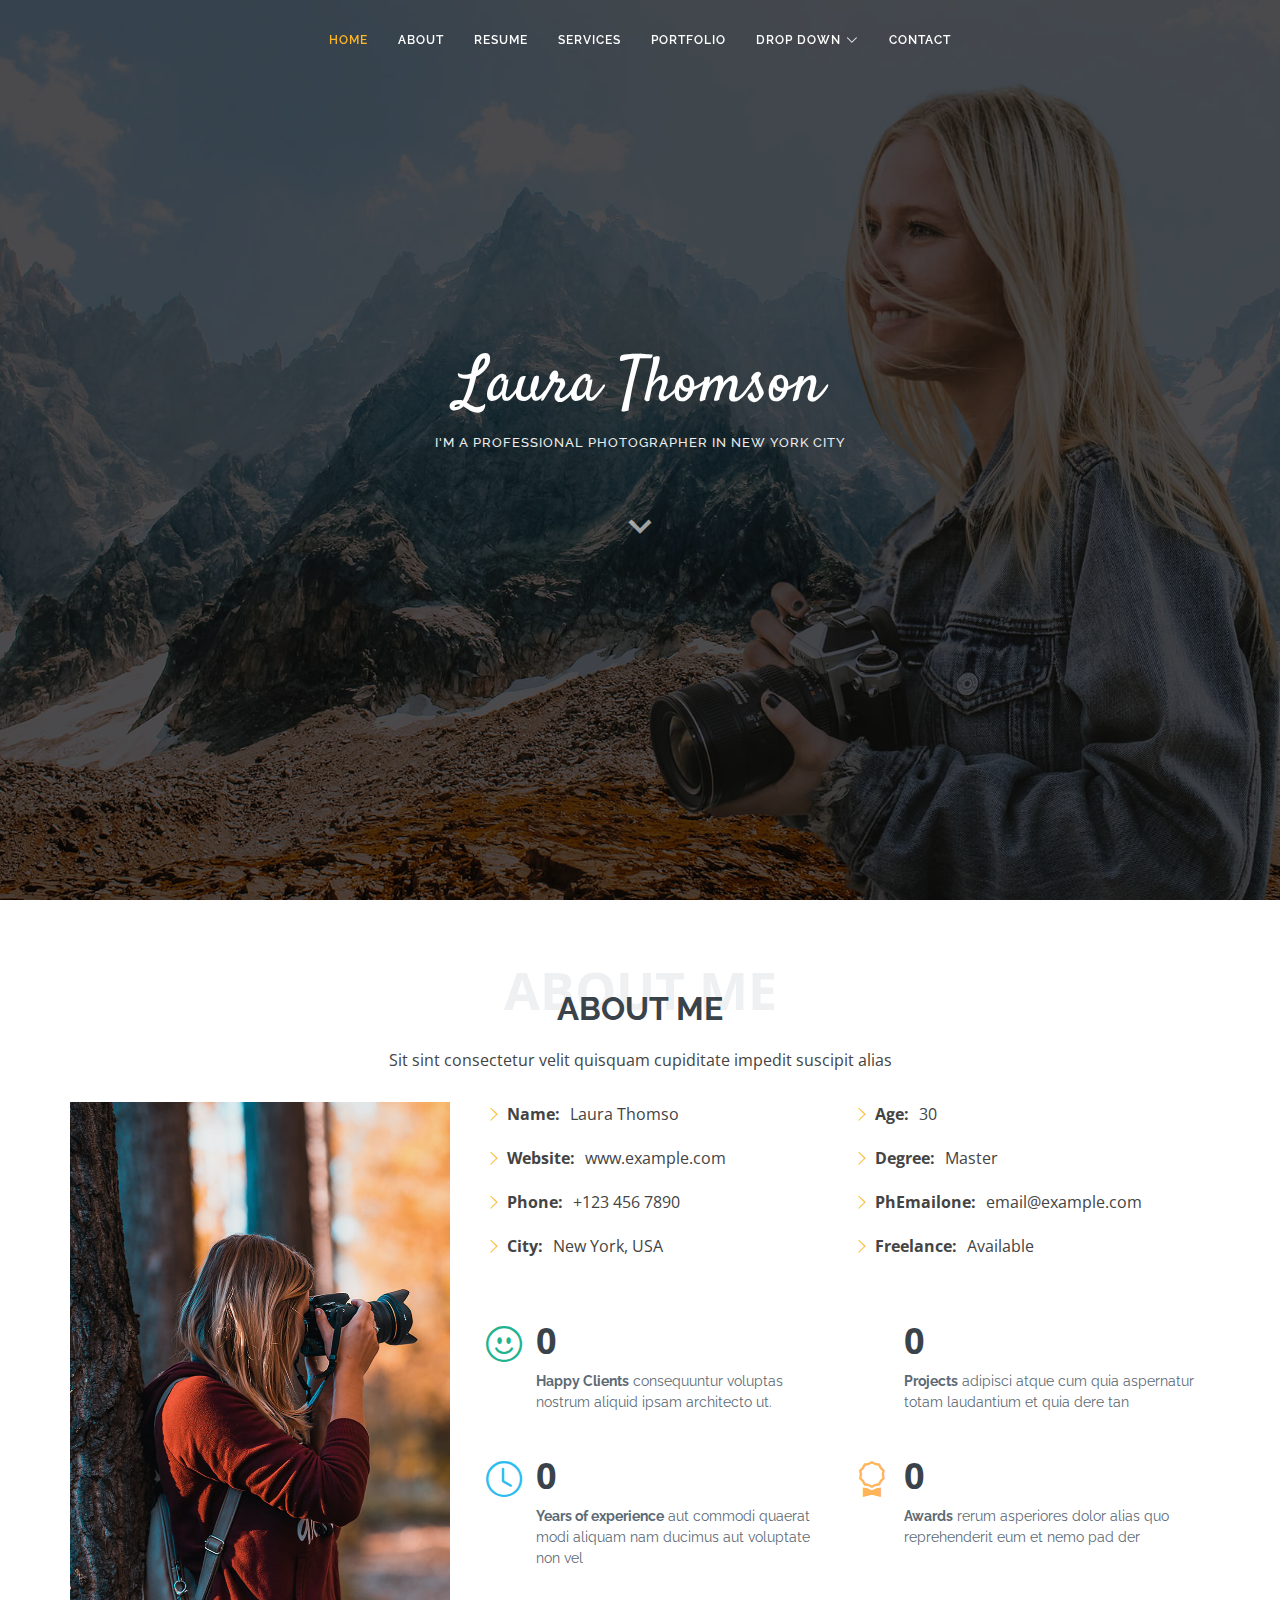
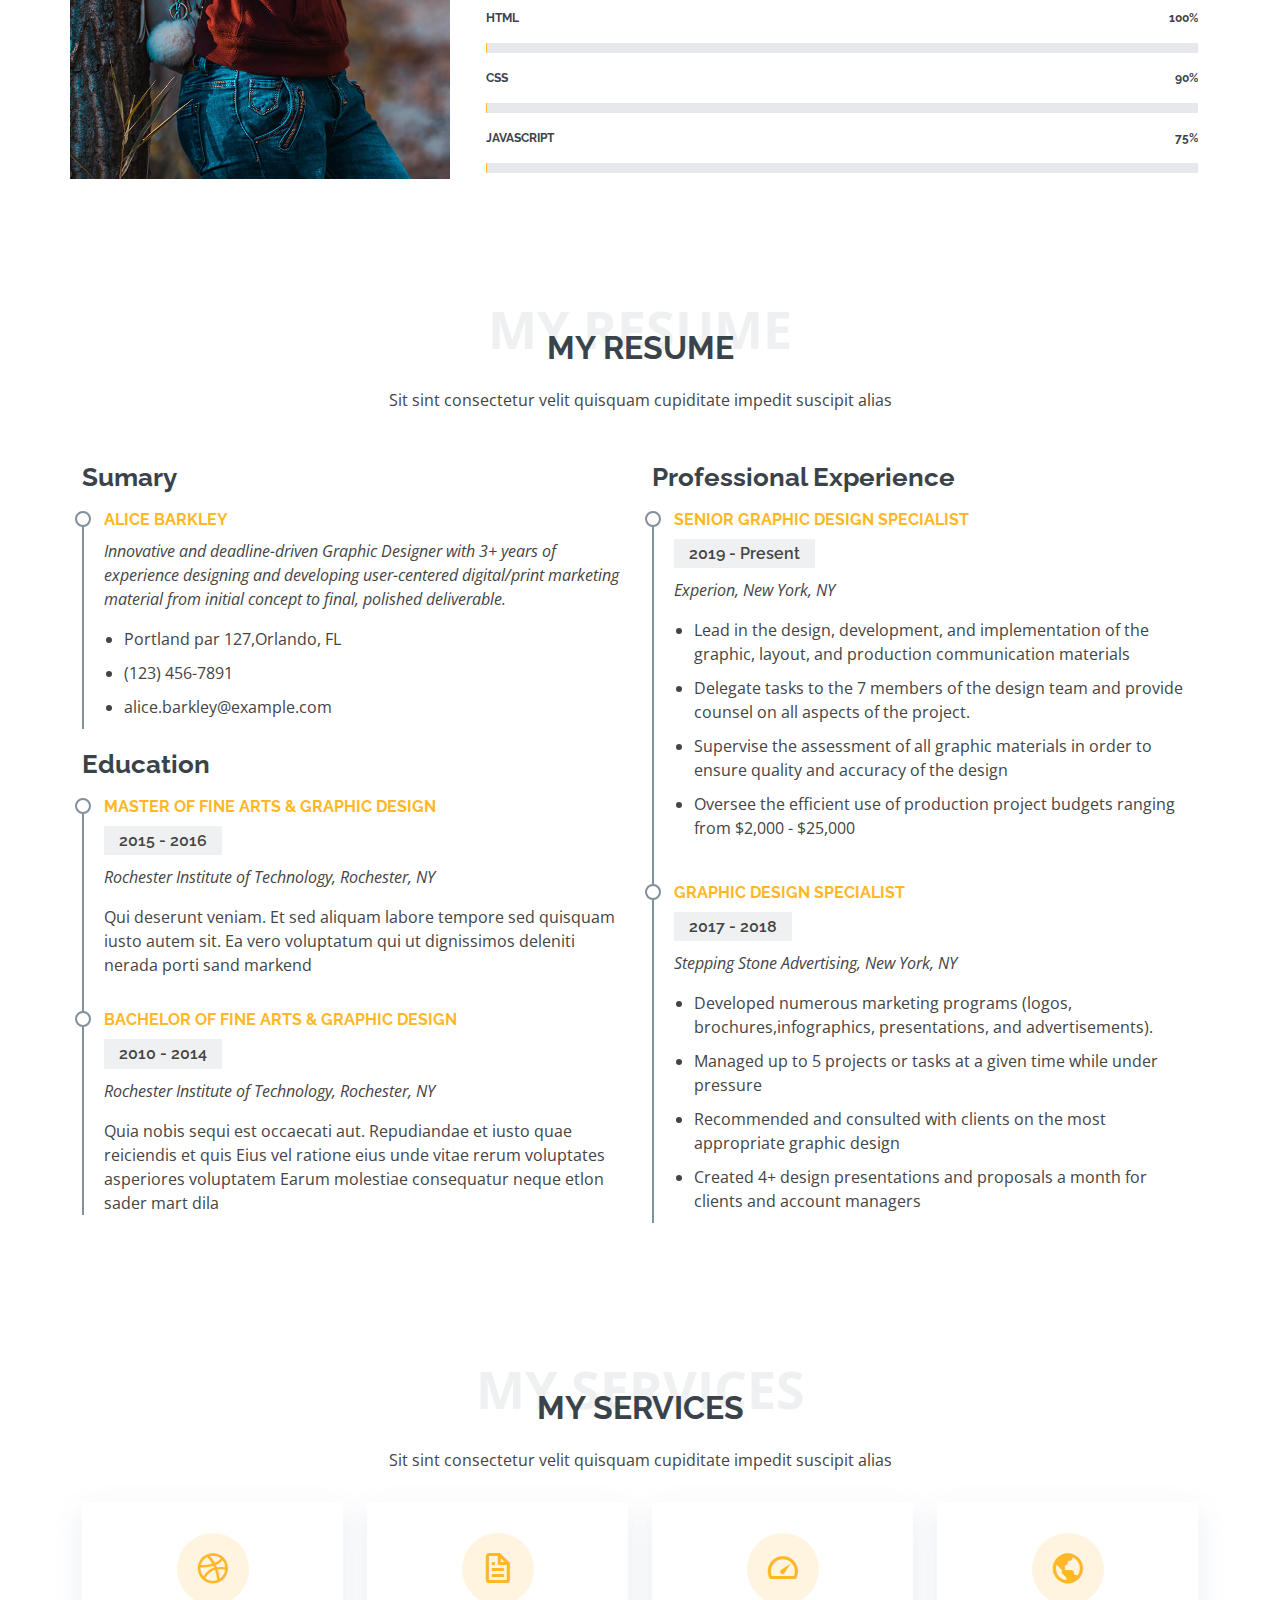
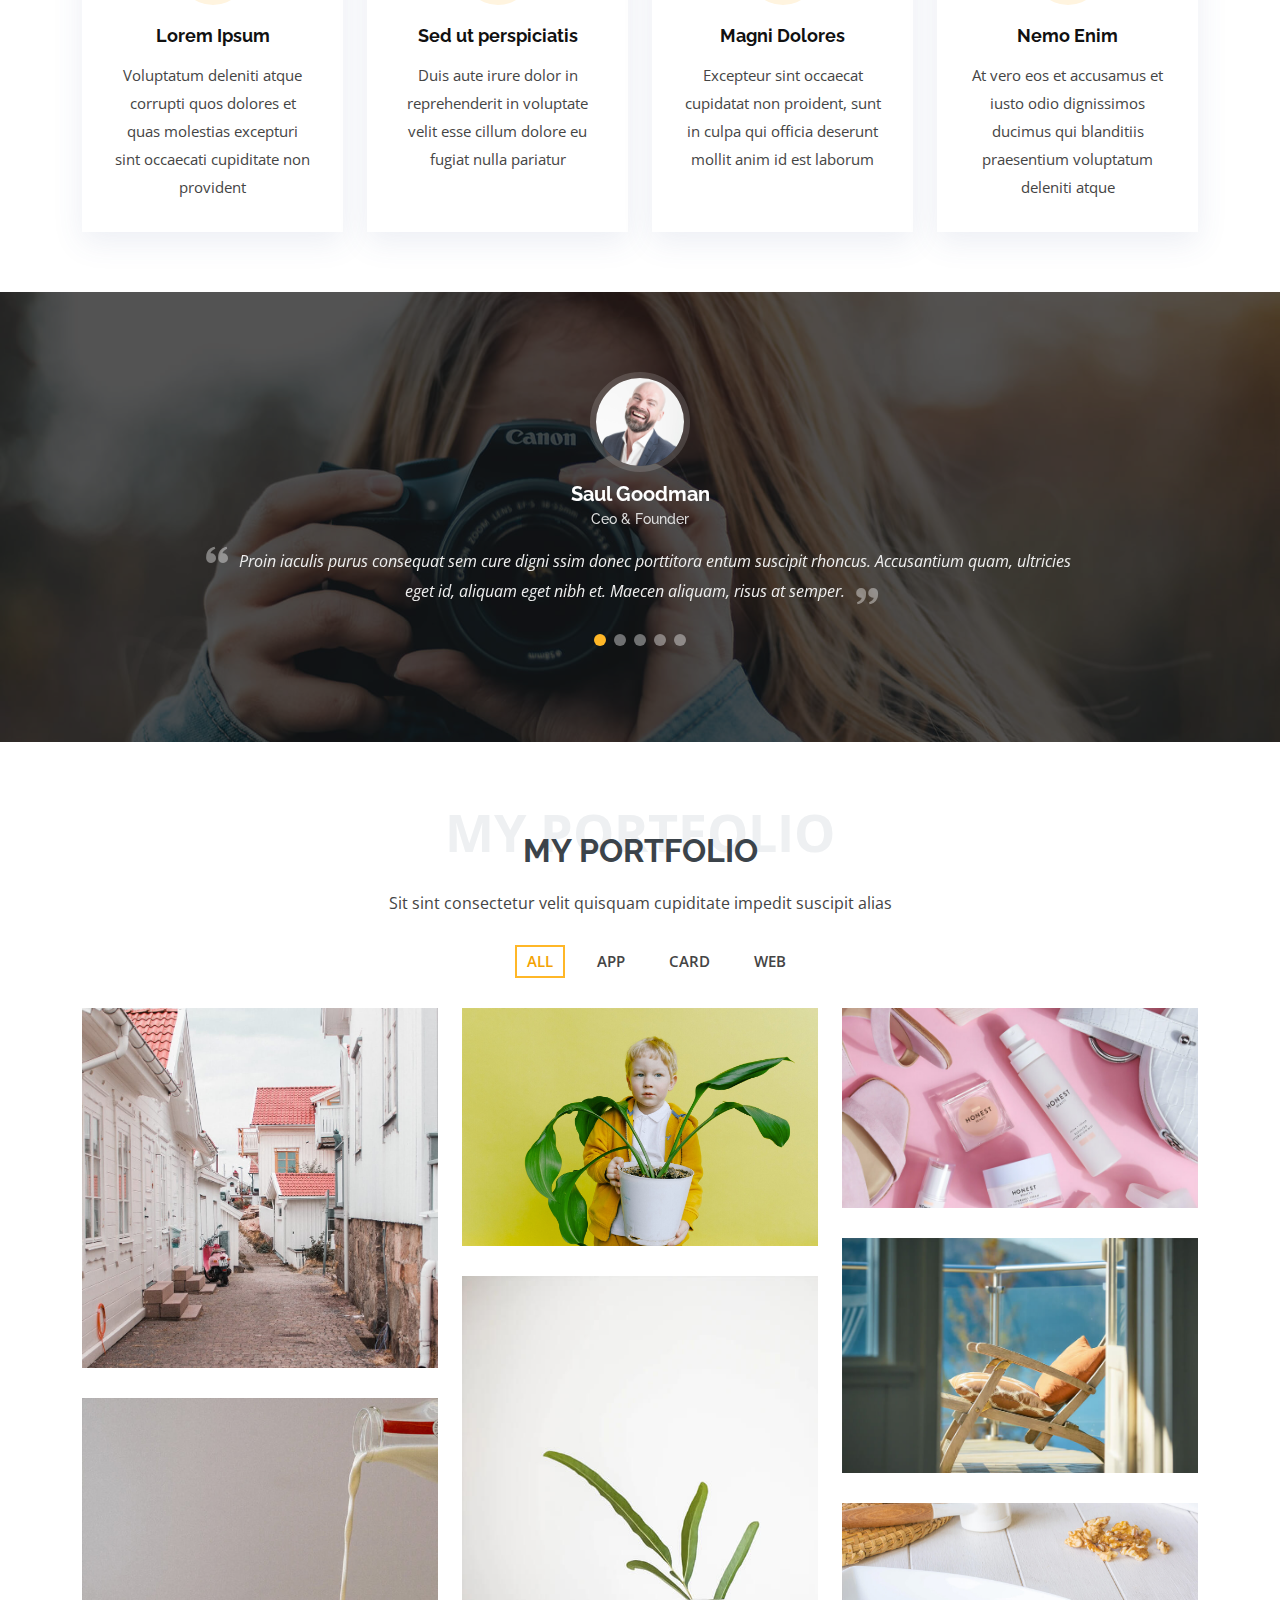
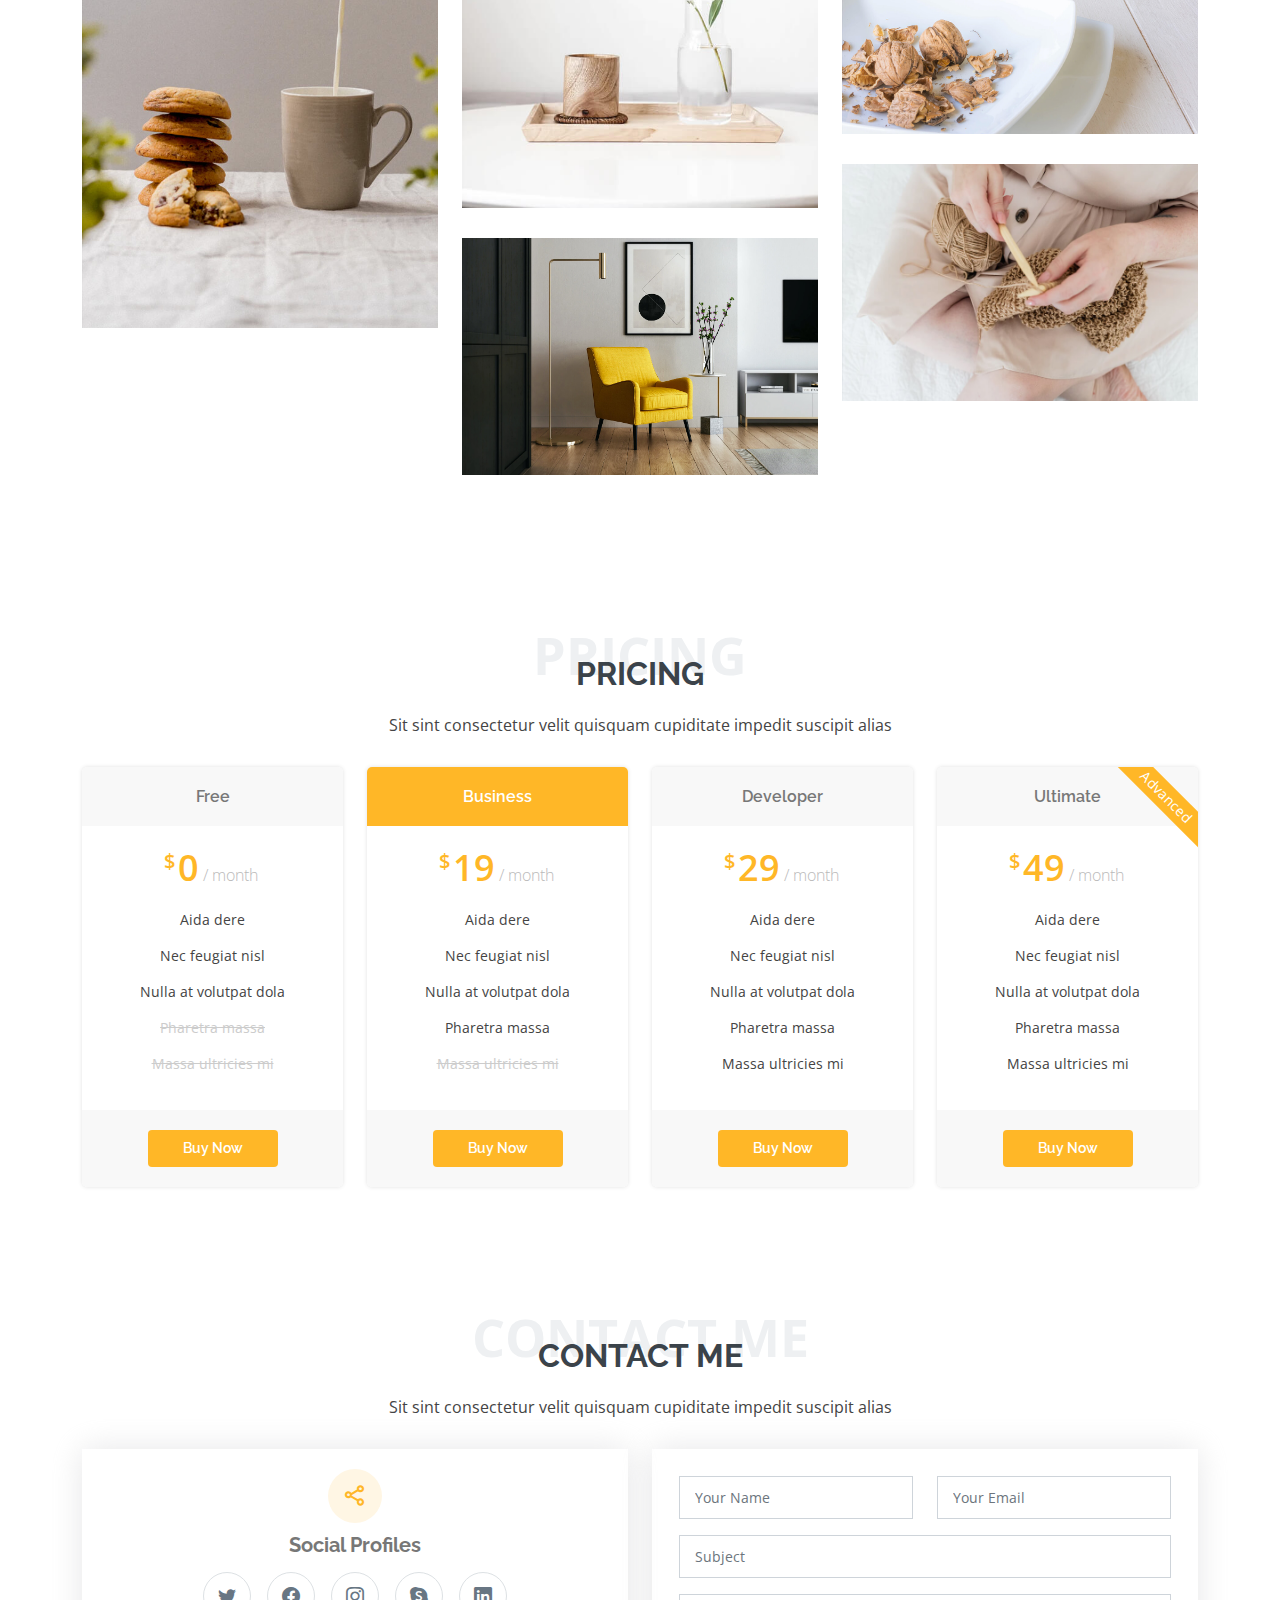
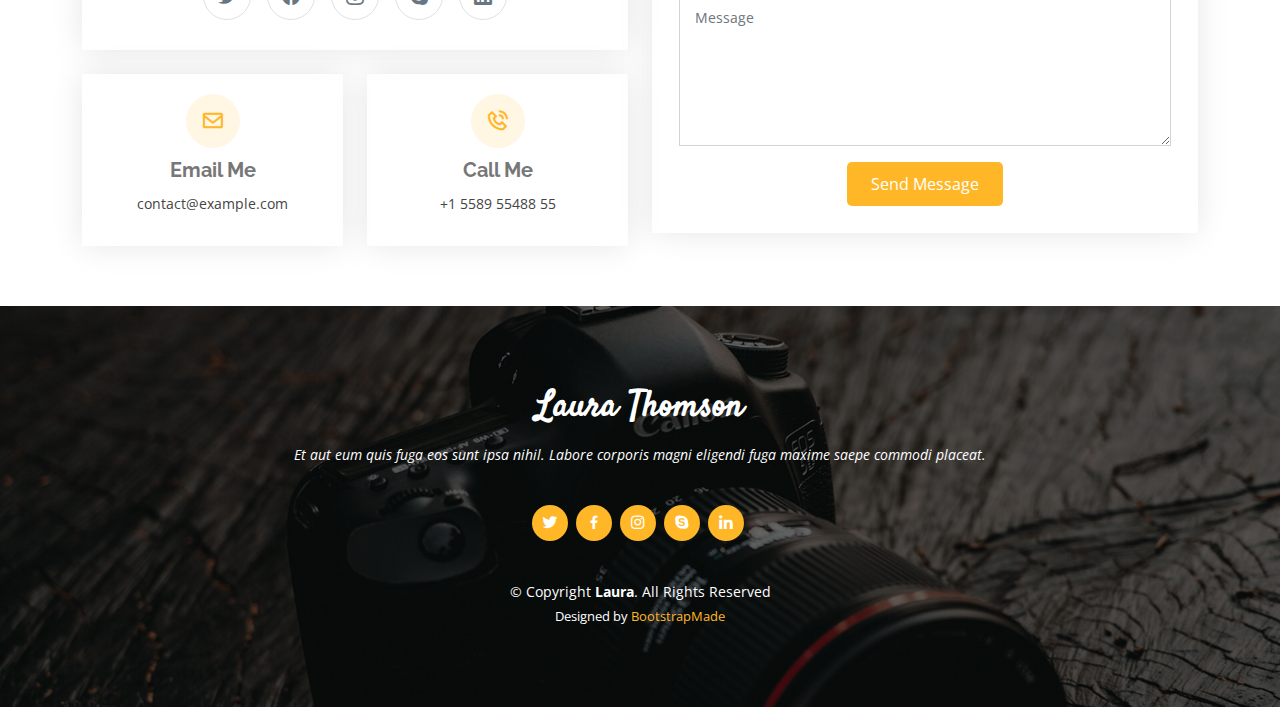
==== index.html @ 4081b40d "Initial commit" ====
<!DOCTYPE html>
<html lang="en">

<head>
  <meta charset="utf-8">
  <meta content="width=device-width, initial-scale=1.0" name="viewport">

  <title>Laura Bootstrap Template - Index</title>
  <meta content="" name="description">
  <meta content="" name="keywords">

  <!-- Favicons -->
  <link href="assets/img/favicon.png" rel="icon">
  <link href="assets/img/apple-touch-icon.png" rel="apple-touch-icon">

  <!-- Google Fonts -->
  <link href="https://fonts.googleapis.com/css?family=Open+Sans:300,300i,400,400i,600,600i,700,700i|Raleway:300,300i,400,400i,500,500i,600,600i,700,700i|Satisfy" rel="stylesheet">

  <!-- Vendor CSS Files -->
  <link href="assets/vendor/bootstrap/css/bootstrap.min.css" rel="stylesheet">
  <link href="assets/vendor/bootstrap-icons/bootstrap-icons.css" rel="stylesheet">
  <link href="assets/vendor/boxicons/css/boxicons.min.css" rel="stylesheet">
  <link href="assets/vendor/glightbox/css/glightbox.min.css" rel="stylesheet">
  <link href="assets/vendor/swiper/swiper-bundle.min.css" rel="stylesheet">

  <!-- Template Main CSS File -->
  <link href="assets/css/style.css" rel="stylesheet">

  <!-- =======================================================
  * Template Name: Laura - v4.7.0
  * Template URL: https://bootstrapmade.com/laura-free-creative-bootstrap-theme/
  * Author: BootstrapMade.com
  * License: https://bootstrapmade.com/license/
  ======================================================== -->
</head>

<body>

  <!-- ======= Header ======= -->
  <header id="header" class="fixed-top d-flex justify-content-center align-items-center header-transparent">

    <nav id="navbar" class="navbar">
      <ul>
        <li><a class="nav-link scrollto active" href="#hero">Home</a></li>
        <li><a class="nav-link scrollto" href="#about">About</a></li>
        <li><a class="nav-link scrollto" href="#resume">Resume</a></li>
        <li><a class="nav-link scrollto" href="#services">Services</a></li>
        <li><a class="nav-link scrollto " href="#portfolio">Portfolio</a></li>
        <li class="dropdown"><a href="#"><span>Drop Down</span> <i class="bi bi-chevron-down"></i></a>
          <ul>
            <li><a href="#">Drop Down 1</a></li>
            <li class="dropdown"><a href="#"><span>Deep Drop Down</span> <i class="bi bi-chevron-right"></i></a>
              <ul>
                <li><a href="#">Deep Drop Down 1</a></li>
                <li><a href="#">Deep Drop Down 2</a></li>
                <li><a href="#">Deep Drop Down 3</a></li>
                <li><a href="#">Deep Drop Down 4</a></li>
                <li><a href="#">Deep Drop Down 5</a></li>
              </ul>
            </li>
            <li><a href="#">Drop Down 2</a></li>
            <li><a href="#">Drop Down 3</a></li>
            <li><a href="#">Drop Down 4</a></li>
          </ul>
        </li>
        <li><a class="nav-link scrollto" href="#contact">Contact</a></li>
      </ul>
      <i class="bi bi-list mobile-nav-toggle"></i>
    </nav><!-- .navbar -->

  </header><!-- End Header -->

  <!-- ======= Hero Section ======= -->
  <section id="hero">
    <div class="hero-container">
      <h1>Laura Thomson</h1>
      <h2>I'm a Professional Photographer In New York City</h2>
      <a href="#about" class="btn-scroll scrollto" title="Scroll Down"><i class="bx bx-chevron-down"></i></a>
    </div>
  </section><!-- End Hero -->

  <main id="main">

    <!-- ======= About Me Section ======= -->
    <section id="about" class="about">
      <div class="container">

        <div class="section-title">
          <span>About Me</span>
          <h2>About Me</h2>
          <p>Sit sint consectetur velit quisquam cupiditate impedit suscipit alias</p>
        </div>

        <div class="row">
          <div class="image col-lg-4 d-flex align-items-stretch justify-content-center justify-content-lg-start"></div>
          <div class="col-lg-8 d-flex flex-column align-items-stretch">
            <div class="content ps-lg-4 d-flex flex-column justify-content-center">
              <div class="row">
                <div class="col-lg-6">
                  <ul>
                    <li><i class="bi bi-chevron-right"></i> <strong>Name:</strong> <span>Laura Thomso</span></li>
                    <li><i class="bi bi-chevron-right"></i> <strong>Website:</strong> <span>www.example.com</span></li>
                    <li><i class="bi bi-chevron-right"></i> <strong>Phone:</strong> <span>+123 456 7890</span></li>
                    <li><i class="bi bi-chevron-right"></i> <strong>City:</strong> <span>New York, USA</span></li>
                  </ul>
                </div>
                <div class="col-lg-6">
                  <ul>
                    <li><i class="bi bi-chevron-right"></i> <strong>Age:</strong> <span>30</span></li>
                    <li><i class="bi bi-chevron-right"></i> <strong>Degree:</strong> <span>Master</span></li>
                    <li><i class="bi bi-chevron-right"></i> <strong>PhEmailone:</strong> <span>email@example.com</span></li>
                    <li><i class="bi bi-chevron-right"></i> <strong>Freelance:</strong> <span>Available</span></li>
                  </ul>
                </div>
              </div>
              <div class="row mt-n4">
                <div class="col-md-6 mt-5 d-md-flex align-items-md-stretch">
                  <div class="count-box">
                    <i class="bi bi-emoji-smile" style="color: #20b38e;"></i>
                    <span data-purecounter-start="0" data-purecounter-end="232" data-purecounter-duration="1" class="purecounter"></span>
                    <p><strong>Happy Clients</strong> consequuntur voluptas nostrum aliquid ipsam architecto ut.</p>
                  </div>
                </div>

                <div class="col-md-6 mt-5 d-md-flex align-items-md-stretch">
                  <div class="count-box">
                    <i class="bi bi-journal-richtextr" style="color: #8a1ac2;"></i>
                    <span data-purecounter-start="0" data-purecounter-end="521" data-purecounter-duration="1" class="purecounter"></span>
                    <p><strong>Projects</strong> adipisci atque cum quia aspernatur totam laudantium et quia dere tan</p>
                  </div>
                </div>

                <div class="col-md-6 mt-5 d-md-flex align-items-md-stretch">
                  <div class="count-box">
                    <i class="bi bi-clock" style="color: #2cbdee;"></i>
                    <span data-purecounter-start="0" data-purecounter-end="18" data-purecounter-duration="1" class="purecounter"></span>
                    <p><strong>Years of experience</strong> aut commodi quaerat modi aliquam nam ducimus aut voluptate non vel</p>
                  </div>
                </div>

                <div class="col-md-6 mt-5 d-md-flex align-items-md-stretch">
                  <div class="count-box">
                    <i class="bi bi-award" style="color: #ffb459;"></i>
                    <span data-purecounter-start="0" data-purecounter-end="16" data-purecounter-duration="1" class="purecounter"></span>
                    <p><strong>Awards</strong> rerum asperiores dolor alias quo reprehenderit eum et nemo pad der</p>
                  </div>
                </div>
              </div>
            </div><!-- End .content-->

            <div class="skills-content ps-lg-4">
              <div class="progress">
                <span class="skill">HTML <i class="val">100%</i></span>
                <div class="progress-bar-wrap">
                  <div class="progress-bar" role="progressbar" aria-valuenow="100" aria-valuemin="0" aria-valuemax="100"></div>
                </div>
              </div>

              <div class="progress">
                <span class="skill">CSS <i class="val">90%</i></span>
                <div class="progress-bar-wrap">
                  <div class="progress-bar" role="progressbar" aria-valuenow="90" aria-valuemin="0" aria-valuemax="100"></div>
                </div>
              </div>

              <div class="progress">
                <span class="skill">JavaScript <i class="val">75%</i></span>
                <div class="progress-bar-wrap">
                  <div class="progress-bar" role="progressbar" aria-valuenow="75" aria-valuemin="0" aria-valuemax="100"></div>
                </div>
              </div>
            </div>

          </div>
        </div>

      </div>
    </section><!-- End About Me Section -->

    <!-- ======= My Resume Section ======= -->
    <section id="resume" class="resume">
      <div class="container">

        <div class="section-title">
          <span>My Resume</span>
          <h2>My Resume</h2>
          <p>Sit sint consectetur velit quisquam cupiditate impedit suscipit alias</p>
        </div>

        <div class="row">
          <div class="col-lg-6">
            <h3 class="resume-title">Sumary</h3>
            <div class="resume-item pb-0">
              <h4>Alice Barkley</h4>
              <p><em>Innovative and deadline-driven Graphic Designer with 3+ years of experience designing and developing user-centered digital/print marketing material from initial concept to final, polished deliverable.</em></p>
              <p>
              <ul>
                <li>Portland par 127,Orlando, FL</li>
                <li>(123) 456-7891</li>
                <li>alice.barkley@example.com</li>
              </ul>
              </p>
            </div>

            <h3 class="resume-title">Education</h3>
            <div class="resume-item">
              <h4>Master of Fine Arts &amp; Graphic Design</h4>
              <h5>2015 - 2016</h5>
              <p><em>Rochester Institute of Technology, Rochester, NY</em></p>
              <p>Qui deserunt veniam. Et sed aliquam labore tempore sed quisquam iusto autem sit. Ea vero voluptatum qui ut dignissimos deleniti nerada porti sand markend</p>
            </div>
            <div class="resume-item">
              <h4>Bachelor of Fine Arts &amp; Graphic Design</h4>
              <h5>2010 - 2014</h5>
              <p><em>Rochester Institute of Technology, Rochester, NY</em></p>
              <p>Quia nobis sequi est occaecati aut. Repudiandae et iusto quae reiciendis et quis Eius vel ratione eius unde vitae rerum voluptates asperiores voluptatem Earum molestiae consequatur neque etlon sader mart dila</p>
            </div>
          </div>
          <div class="col-lg-6">
            <h3 class="resume-title">Professional Experience</h3>
            <div class="resume-item">
              <h4>Senior graphic design specialist</h4>
              <h5>2019 - Present</h5>
              <p><em>Experion, New York, NY </em></p>
              <p>
              <ul>
                <li>Lead in the design, development, and implementation of the graphic, layout, and production communication materials</li>
                <li>Delegate tasks to the 7 members of the design team and provide counsel on all aspects of the project. </li>
                <li>Supervise the assessment of all graphic materials in order to ensure quality and accuracy of the design</li>
                <li>Oversee the efficient use of production project budgets ranging from $2,000 - $25,000</li>
              </ul>
              </p>
            </div>
            <div class="resume-item">
              <h4>Graphic design specialist</h4>
              <h5>2017 - 2018</h5>
              <p><em>Stepping Stone Advertising, New York, NY</em></p>
              <p>
              <ul>
                <li>Developed numerous marketing programs (logos, brochures,infographics, presentations, and advertisements).</li>
                <li>Managed up to 5 projects or tasks at a given time while under pressure</li>
                <li>Recommended and consulted with clients on the most appropriate graphic design</li>
                <li>Created 4+ design presentations and proposals a month for clients and account managers</li>
              </ul>
              </p>
            </div>
          </div>
        </div>

      </div>
    </section><!-- End My Resume Section -->

    <!-- ======= My Services Section ======= -->
    <section id="services" class="services">
      <div class="container">

        <div class="section-title">
          <span>My Services</span>
          <h2>My Services</h2>
          <p>Sit sint consectetur velit quisquam cupiditate impedit suscipit alias</p>
        </div>

        <div class="row">
          <div class="col-md-6 col-lg-3 d-flex align-items-stretch mb-5 mb-lg-0">
            <div class="icon-box">
              <div class="icon"><i class="bx bxl-dribbble"></i></div>
              <h4 class="title"><a href="">Lorem Ipsum</a></h4>
              <p class="description">Voluptatum deleniti atque corrupti quos dolores et quas molestias excepturi sint occaecati cupiditate non provident</p>
            </div>
          </div>

          <div class="col-md-6 col-lg-3 d-flex align-items-stretch mb-5 mb-lg-0">
            <div class="icon-box">
              <div class="icon"><i class="bx bx-file"></i></div>
              <h4 class="title"><a href="">Sed ut perspiciatis</a></h4>
              <p class="description">Duis aute irure dolor in reprehenderit in voluptate velit esse cillum dolore eu fugiat nulla pariatur</p>
            </div>
          </div>

          <div class="col-md-6 col-lg-3 d-flex align-items-stretch mb-5 mb-lg-0">
            <div class="icon-box">
              <div class="icon"><i class="bx bx-tachometer"></i></div>
              <h4 class="title"><a href="">Magni Dolores</a></h4>
              <p class="description">Excepteur sint occaecat cupidatat non proident, sunt in culpa qui officia deserunt mollit anim id est laborum</p>
            </div>
          </div>

          <div class="col-md-6 col-lg-3 d-flex align-items-stretch mb-5 mb-lg-0">
            <div class="icon-box">
              <div class="icon"><i class="bx bx-world"></i></div>
              <h4 class="title"><a href="">Nemo Enim</a></h4>
              <p class="description">At vero eos et accusamus et iusto odio dignissimos ducimus qui blanditiis praesentium voluptatum deleniti atque</p>
            </div>
          </div>

        </div>

      </div>
    </section><!-- End My Services Section -->

    <!-- ======= Testimonials Section ======= -->
    <section id="testimonials" class="testimonials">
      <div class="container position-relative">

        <div class="testimonials-slider swiper" data-aos="fade-up" data-aos-delay="100">
          <div class="swiper-wrapper">

            <div class="swiper-slide">
              <div class="testimonial-item">
                <img src="assets/img/testimonials/testimonials-1.jpg" class="testimonial-img" alt="">
                <h3>Saul Goodman</h3>
                <h4>Ceo &amp; Founder</h4>
                <p>
                  <i class="bx bxs-quote-alt-left quote-icon-left"></i>
                  Proin iaculis purus consequat sem cure digni ssim donec porttitora entum suscipit rhoncus. Accusantium quam, ultricies eget id, aliquam eget nibh et. Maecen aliquam, risus at semper.
                  <i class="bx bxs-quote-alt-right quote-icon-right"></i>
                </p>
              </div>
            </div><!-- End testimonial item -->

            <div class="swiper-slide">
              <div class="testimonial-item">
                <img src="assets/img/testimonials/testimonials-2.jpg" class="testimonial-img" alt="">
                <h3>Sara Wilsson</h3>
                <h4>Designer</h4>
                <p>
                  <i class="bx bxs-quote-alt-left quote-icon-left"></i>
                  Export tempor illum tamen malis malis eram quae irure esse labore quem cillum quid cillum eram malis quorum velit fore eram velit sunt aliqua noster fugiat irure amet legam anim culpa.
                  <i class="bx bxs-quote-alt-right quote-icon-right"></i>
                </p>
              </div>
            </div><!-- End testimonial item -->

            <div class="swiper-slide">
              <div class="testimonial-item">
                <img src="assets/img/testimonials/testimonials-3.jpg" class="testimonial-img" alt="">
                <h3>Jena Karlis</h3>
                <h4>Store Owner</h4>
                <p>
                  <i class="bx bxs-quote-alt-left quote-icon-left"></i>
                  Enim nisi quem export duis labore cillum quae magna enim sint quorum nulla quem veniam duis minim tempor labore quem eram duis noster aute amet eram fore quis sint minim.
                  <i class="bx bxs-quote-alt-right quote-icon-right"></i>
                </p>
              </div>
            </div><!-- End testimonial item -->

            <div class="swiper-slide">
              <div class="testimonial-item">
                <img src="assets/img/testimonials/testimonials-4.jpg" class="testimonial-img" alt="">
                <h3>Matt Brandon</h3>
                <h4>Freelancer</h4>
                <p>
                  <i class="bx bxs-quote-alt-left quote-icon-left"></i>
                  Fugiat enim eram quae cillum dolore dolor amet nulla culpa multos export minim fugiat minim velit minim dolor enim duis veniam ipsum anim magna sunt elit fore quem dolore labore illum veniam.
                  <i class="bx bxs-quote-alt-right quote-icon-right"></i>
                </p>
              </div>
            </div><!-- End testimonial item -->

            <div class="swiper-slide">
              <div class="testimonial-item">
                <img src="assets/img/testimonials/testimonials-5.jpg" class="testimonial-img" alt="">
                <h3>John Larson</h3>
                <h4>Entrepreneur</h4>
                <p>
                  <i class="bx bxs-quote-alt-left quote-icon-left"></i>
                  Quis quorum aliqua sint quem legam fore sunt eram irure aliqua veniam tempor noster veniam enim culpa labore duis sunt culpa nulla illum cillum fugiat legam esse veniam culpa fore nisi cillum quid.
                  <i class="bx bxs-quote-alt-right quote-icon-right"></i>
                </p>
              </div>
            </div><!-- End testimonial item -->

          </div>
          <div class="swiper-pagination"></div>
        </div>

      </div>
    </section><!-- End Testimonials Section -->

    <!-- ======= My Portfolio Section ======= -->
    <section id="portfolio" class="portfolio">
      <div class="container">

        <div class="section-title">
          <span>My Portfolio</span>
          <h2>My Portfolio</h2>
          <p>Sit sint consectetur velit quisquam cupiditate impedit suscipit alias</p>
        </div>

        <ul id="portfolio-flters" class="d-flex justify-content-center">
          <li data-filter="*" class="filter-active">All</li>
          <li data-filter=".filter-app">App</li>
          <li data-filter=".filter-card">Card</li>
          <li data-filter=".filter-web">Web</li>
        </ul>

        <div class="row portfolio-container">

          <div class="col-lg-4 col-md-6 portfolio-item filter-app">
            <div class="portfolio-img"><img src="assets/img/portfolio/portfolio-1.jpg" class="img-fluid" alt=""></div>
            <div class="portfolio-info">
              <h4>App 1</h4>
              <p>App</p>
              <a href="assets/img/portfolio/portfolio-1.jpg" data-gallery="portfolioGallery" class="portfolio-lightbox preview-link" title="App 1"><i class="bx bx-plus"></i></a>
              <a href="portfolio-details.html" class="details-link" title="More Details"><i class="bx bx-link"></i></a>
            </div>
          </div>

          <div class="col-lg-4 col-md-6 portfolio-item filter-web">
            <div class="portfolio-img"><img src="assets/img/portfolio/portfolio-2.jpg" class="img-fluid" alt=""></div>
            <div class="portfolio-info">
              <h4>Web 3</h4>
              <p>Web</p>
              <a href="assets/img/portfolio/portfolio-2.jpg" data-gallery="portfolioGallery" class="portfolio-lightbox preview-link" title="Web 3"><i class="bx bx-plus"></i></a>
              <a href="portfolio-details.html" class="details-link" title="More Details"><i class="bx bx-link"></i></a>
            </div>
          </div>

          <div class="col-lg-4 col-md-6 portfolio-item filter-app">
            <div class="portfolio-img"><img src="assets/img/portfolio/portfolio-3.jpg" class="img-fluid" alt=""></div>
            <div class="portfolio-info">
              <h4>App 2</h4>
              <p>App</p>
              <a href="assets/img/portfolio/portfolio-3.jpg" data-gallery="portfolioGallery" class="portfolio-lightbox preview-link" title="App 2"><i class="bx bx-plus"></i></a>
              <a href="portfolio-details.html" class="details-link" title="More Details"><i class="bx bx-link"></i></a>
            </div>
          </div>

          <div class="col-lg-4 col-md-6 portfolio-item filter-card">
            <div class="portfolio-img"><img src="assets/img/portfolio/portfolio-4.jpg" class="img-fluid" alt=""></div>
            <div class="portfolio-info">
              <h4>Card 2</h4>
              <p>Card</p>
              <a href="assets/img/portfolio/portfolio-4.jpg" data-gallery="portfolioGallery" class="portfolio-lightbox preview-link" title="Card 2"><i class="bx bx-plus"></i></a>
              <a href="portfolio-details.html" class="details-link" title="More Details"><i class="bx bx-link"></i></a>
            </div>
          </div>

          <div class="col-lg-4 col-md-6 portfolio-item filter-web">
            <div class="portfolio-img"><img src="assets/img/portfolio/portfolio-5.jpg" class="img-fluid" alt=""></div>
            <div class="portfolio-info">
              <h4>Web 2</h4>
              <p>Web</p>
              <a href="assets/img/portfolio/portfolio-5.jpg" data-gallery="portfolioGallery" class="portfolio-lightbox preview-link" title="Web 2"><i class="bx bx-plus"></i></a>
              <a href="portfolio-details.html" class="details-link" title="More Details"><i class="bx bx-link"></i></a>
            </div>
          </div>

          <div class="col-lg-4 col-md-6 portfolio-item filter-app">
            <div class="portfolio-img"><img src="assets/img/portfolio/portfolio-6.jpg" class="img-fluid" alt=""></div>
            <div class="portfolio-info">
              <h4>App 3</h4>
              <p>App</p>
              <a href="assets/img/portfolio/portfolio-6.jpg" data-gallery="portfolioGallery" class="portfolio-lightbox preview-link" title="App 3"><i class="bx bx-plus"></i></a>
              <a href="portfolio-details.html" class="details-link" title="More Details"><i class="bx bx-link"></i></a>
            </div>
          </div>

          <div class="col-lg-4 col-md-6 portfolio-item filter-card">
            <div class="portfolio-img"><img src="assets/img/portfolio/portfolio-7.jpg" class="img-fluid" alt=""></div>
            <div class="portfolio-info">
              <h4>Card 1</h4>
              <p>Card</p>
              <a href="assets/img/portfolio/portfolio-7.jpg" data-gallery="portfolioGallery" class="portfolio-lightbox preview-link" title="Card 1"><i class="bx bx-plus"></i></a>
              <a href="portfolio-details.html" class="details-link" title="More Details"><i class="bx bx-link"></i></a>
            </div>
          </div>

          <div class="col-lg-4 col-md-6 portfolio-item filter-card">
            <div class="portfolio-img"><img src="assets/img/portfolio/portfolio-8.jpg" class="img-fluid" alt=""></div>
            <div class="portfolio-info">
              <h4>Card 3</h4>
              <p>Card</p>
              <a href="assets/img/portfolio/portfolio-8.jpg" data-gallery="portfolioGallery" class="portfolio-lightbox preview-link" title="Card 3"><i class="bx bx-plus"></i></a>
              <a href="portfolio-details.html" class="details-link" title="More Details"><i class="bx bx-link"></i></a>
            </div>
          </div>

          <div class="col-lg-4 col-md-6 portfolio-item filter-web">
            <div class="portfolio-img"><img src="assets/img/portfolio/portfolio-9.jpg" class="img-fluid" alt=""></div>
            <div class="portfolio-info">
              <h4>Web 3</h4>
              <p>Web</p>
              <a href="assets/img/portfolio/portfolio-9.jpg" data-gallery="portfolioGallery" class="portfolio-lightbox preview-link" title="Web 3"><i class="bx bx-plus"></i></a>
              <a href="portfolio-details.html" class="details-link" title="More Details"><i class="bx bx-link"></i></a>
            </div>
          </div>

        </div>

      </div>
    </section><!-- End My Portfolio Section -->

    <!-- ======= Pricing Section ======= -->
    <section id="pricing" class="pricing">
      <div class="container">

        <div class="section-title">
          <span>Pricing</span>
          <h2>Pricing</h2>
          <p>Sit sint consectetur velit quisquam cupiditate impedit suscipit alias</p>
        </div>

        <div class="row">

          <div class="col-lg-3 col-md-6">
            <div class="box">
              <h3>Free</h3>
              <h4><sup>$</sup>0<span> / month</span></h4>
              <ul>
                <li>Aida dere</li>
                <li>Nec feugiat nisl</li>
                <li>Nulla at volutpat dola</li>
                <li class="na">Pharetra massa</li>
                <li class="na">Massa ultricies mi</li>
              </ul>
              <div class="btn-wrap">
                <a href="#" class="btn-buy">Buy Now</a>
              </div>
            </div>
          </div>

          <div class="col-lg-3 col-md-6 mt-4 mt-md-0">
            <div class="box featured">
              <h3>Business</h3>
              <h4><sup>$</sup>19<span> / month</span></h4>
              <ul>
                <li>Aida dere</li>
                <li>Nec feugiat nisl</li>
                <li>Nulla at volutpat dola</li>
                <li>Pharetra massa</li>
                <li class="na">Massa ultricies mi</li>
              </ul>
              <div class="btn-wrap">
                <a href="#" class="btn-buy">Buy Now</a>
              </div>
            </div>
          </div>

          <div class="col-lg-3 col-md-6 mt-4 mt-lg-0">
            <div class="box">
              <h3>Developer</h3>
              <h4><sup>$</sup>29<span> / month</span></h4>
              <ul>
                <li>Aida dere</li>
                <li>Nec feugiat nisl</li>
                <li>Nulla at volutpat dola</li>
                <li>Pharetra massa</li>
                <li>Massa ultricies mi</li>
              </ul>
              <div class="btn-wrap">
                <a href="#" class="btn-buy">Buy Now</a>
              </div>
            </div>
          </div>

          <div class="col-lg-3 col-md-6 mt-4 mt-lg-0">
            <div class="box">
              <span class="advanced">Advanced</span>
              <h3>Ultimate</h3>
              <h4><sup>$</sup>49<span> / month</span></h4>
              <ul>
                <li>Aida dere</li>
                <li>Nec feugiat nisl</li>
                <li>Nulla at volutpat dola</li>
                <li>Pharetra massa</li>
                <li>Massa ultricies mi</li>
              </ul>
              <div class="btn-wrap">
                <a href="#" class="btn-buy">Buy Now</a>
              </div>
            </div>
          </div>

        </div>

      </div>
    </section><!-- End Pricing Section -->

    <!-- ======= Contact Me Section ======= -->
    <section id="contact" class="contact">
      <div class="container">

        <div class="section-title">
          <span>Contact Me</span>
          <h2>Contact Me</h2>
          <p>Sit sint consectetur velit quisquam cupiditate impedit suscipit alias</p>
        </div>

        <div class="row">

          <div class="col-lg-6">

            <div class="row">
              <div class="col-md-12">
                <div class="info-box">
                  <i class="bx bx-share-alt"></i>
                  <h3>Social Profiles</h3>
                  <div class="social-links">
                    <a href="#" class="twitter"><i class="bi bi-twitter"></i></a>
                    <a href="#" class="facebook"><i class="bi bi-facebook"></i></a>
                    <a href="#" class="instagram"><i class="bi bi-instagram"></i></a>
                    <a href="#" class="google-plus"><i class="bi bi-skype"></i></a>
                    <a href="#" class="linkedin"><i class="bi bi-linkedin"></i></a>
                  </div>
                </div>
              </div>
              <div class="col-md-6">
                <div class="info-box mt-4">
                  <i class="bx bx-envelope"></i>
                  <h3>Email Me</h3>
                  <p>contact@example.com</p>
                </div>
              </div>
              <div class="col-md-6">
                <div class="info-box mt-4">
                  <i class="bx bx-phone-call"></i>
                  <h3>Call Me</h3>
                  <p>+1 5589 55488 55</p>
                </div>
              </div>
            </div>

          </div>

          <div class="col-lg-6">
            <form action="forms/contact.php" method="post" role="form" class="php-email-form">
              <div class="row">
                <div class="col-md-6 form-group">
                  <input type="text" name="name" class="form-control" id="name" placeholder="Your Name" required>
                </div>
                <div class="col-md-6 form-group mt-3 mt-md-0">
                  <input type="email" class="form-control" name="email" id="email" placeholder="Your Email" required>
                </div>
              </div>
              <div class="form-group mt-3">
                <input type="text" class="form-control" name="subject" id="subject" placeholder="Subject" required>
              </div>
              <div class="form-group mt-3">
                <textarea class="form-control" name="message" rows="6" placeholder="Message" required></textarea>
              </div>
              <div class="my-3">
                <div class="loading">Loading</div>
                <div class="error-message"></div>
                <div class="sent-message">Your message has been sent. Thank you!</div>
              </div>
              <div class="text-center"><button type="submit">Send Message</button></div>
            </form>
          </div>

        </div>

      </div>
    </section><!-- End Contact Me Section -->

  </main><!-- End #main -->

  <!-- ======= Footer ======= -->
  <footer id="footer">
    <div class="container">
      <h3>Laura Thomson</h3>
      <p>Et aut eum quis fuga eos sunt ipsa nihil. Labore corporis magni eligendi fuga maxime saepe commodi placeat.</p>
      <div class="social-links">
        <a href="#" class="twitter"><i class="bx bxl-twitter"></i></a>
        <a href="#" class="facebook"><i class="bx bxl-facebook"></i></a>
        <a href="#" class="instagram"><i class="bx bxl-instagram"></i></a>
        <a href="#" class="google-plus"><i class="bx bxl-skype"></i></a>
        <a href="#" class="linkedin"><i class="bx bxl-linkedin"></i></a>
      </div>
      <div class="copyright">
        &copy; Copyright <strong><span>Laura</span></strong>. All Rights Reserved
      </div>
      <div class="credits">
        <!-- All the links in the footer should remain intact. -->
        <!-- You can delete the links only if you purchased the pro version. -->
        <!-- Licensing information: https://bootstrapmade.com/license/ -->
        <!-- Purchase the pro version with working PHP/AJAX contact form: https://bootstrapmade.com/laura-free-creative-bootstrap-theme/ -->
        Designed by <a href="https://bootstrapmade.com/">BootstrapMade</a>
      </div>
    </div>
  </footer><!-- End Footer -->

  <a href="#" class="back-to-top d-flex align-items-center justify-content-center"><i class="bi bi-arrow-up-short"></i></a>

  <!-- Vendor JS Files -->
  <script src="assets/vendor/purecounter/purecounter.js"></script>
  <script src="assets/vendor/bootstrap/js/bootstrap.bundle.min.js"></script>
  <script src="assets/vendor/glightbox/js/glightbox.min.js"></script>
  <script src="assets/vendor/isotope-layout/isotope.pkgd.min.js"></script>
  <script src="assets/vendor/swiper/swiper-bundle.min.js"></script>
  <script src="assets/vendor/waypoints/noframework.waypoints.js"></script>
  <script src="assets/vendor/php-email-form/validate.js"></script>

  <!-- Template Main JS File -->
  <script src="assets/js/main.js"></script>

</body>

</html>
---- assets/css/style.css ----
/**
* Template Name: Laura - v4.7.0
* Template URL: https://bootstrapmade.com/laura-free-creative-bootstrap-theme/
* Author: BootstrapMade.com
* License: https://bootstrapmade.com/license/
*/

/*--------------------------------------------------------------
# General
--------------------------------------------------------------*/
body {
  font-family: "Open Sans", sans-serif;
  color: #444444;
}

a {
  color: #ffb727;
  text-decoration: none;
}

a:hover {
  color: #ffc85a;
  text-decoration: none;
}

h1, h2, h3, h4, h5, h6 {
  font-family: "Raleway", sans-serif;
}

/*--------------------------------------------------------------
# Back to top button
--------------------------------------------------------------*/
.back-to-top {
  position: fixed;
  visibility: hidden;
  opacity: 0;
  right: 15px;
  bottom: 15px;
  z-index: 996;
  background: #ffb727;
  width: 40px;
  height: 40px;
  border-radius: 4px;
  transition: all 0.4s;
}
.back-to-top i {
  font-size: 28px;
  color: #fff;
  line-height: 0;
}
.back-to-top:hover {
  background: #ffc550;
  color: #fff;
}
.back-to-top.active {
  visibility: visible;
  opacity: 1;
}

/*--------------------------------------------------------------
# Header
--------------------------------------------------------------*/
#header {
  z-index: 997;
  transition: all 0.5s;
  height: 80px;
  background: rgba(25, 28, 31, 0.8);
}
#header.header-transparent {
  background: transparent;
}
#header.header-scrolled {
  height: 60px;
  background: rgba(25, 28, 31, 0.8);
}

/*--------------------------------------------------------------
# Navigation Menu
--------------------------------------------------------------*/
/**
* Desktop Navigation 
*/
.navbar {
  padding: 0;
}
.navbar ul {
  margin: 0;
  padding: 0;
  display: flex;
  list-style: none;
  align-items: center;
}
.navbar li {
  position: relative;
}
.navbar a, .navbar a:focus {
  display: flex;
  align-items: center;
  justify-content: space-between;
  padding: 10px 15px;
  color: #fff;
  white-space: nowrap;
  transition: 0.3s;
  font-size: 12px;
  font-family: "Raleway", sans-serif;
  text-transform: uppercase;
  font-weight: 600;
  letter-spacing: 1px;
}
.navbar a i, .navbar a:focus i {
  font-size: 12px;
  line-height: 0;
  margin-left: 5px;
}
.navbar a:hover, .navbar .active, .navbar .active:focus, .navbar li:hover > a {
  color: #ffb727;
}
.navbar .dropdown ul {
  display: block;
  position: absolute;
  left: 14px;
  top: calc(100% + 30px);
  margin: 0;
  padding: 10px 0;
  z-index: 99;
  opacity: 0;
  visibility: hidden;
  background: #fff;
  box-shadow: 0px 0px 30px rgba(127, 137, 161, 0.25);
  transition: 0.3s;
  border-radius: 4px;
}
.navbar .dropdown ul li {
  min-width: 200px;
}
.navbar .dropdown ul a {
  padding: 10px 20px;
  font-size: 14px;
  text-transform: none;
  font-weight: 400;
  color: #3b434a;
  letter-spacing: 1px;
}
.navbar .dropdown ul a i {
  font-size: 12px;
}
.navbar .dropdown ul a:hover, .navbar .dropdown ul .active:hover, .navbar .dropdown ul li:hover > a {
  color: #ffb727;
}
.navbar .dropdown:hover > ul {
  opacity: 1;
  top: 100%;
  visibility: visible;
}
.navbar .dropdown .dropdown ul {
  top: 0;
  left: calc(100% - 30px);
  visibility: hidden;
}
.navbar .dropdown .dropdown:hover > ul {
  opacity: 1;
  top: 0;
  left: 100%;
  visibility: visible;
}
@media (max-width: 1366px) {
  .navbar .dropdown .dropdown ul {
    left: -90%;
  }
  .navbar .dropdown .dropdown:hover > ul {
    left: -100%;
  }
}

/**
* Mobile Navigation 
*/
.mobile-nav-toggle {
  color: #fff;
  font-size: 28px;
  cursor: pointer;
  display: none;
  line-height: 0;
  transition: 0.5s;
}

@media (max-width: 991px) {
  .mobile-nav-toggle {
    display: block;
  }

  .navbar ul {
    display: none;
  }
}
.navbar-mobile {
  position: fixed;
  overflow: hidden;
  top: 0;
  right: 0;
  left: 0;
  bottom: 0;
  background: rgba(36, 41, 46, 0.9);
  transition: 0.3s;
  z-index: 999;
}
.navbar-mobile .mobile-nav-toggle {
  position: absolute;
  top: 15px;
  right: 15px;
}
.navbar-mobile ul {
  display: block;
  position: absolute;
  top: 55px;
  right: 15px;
  bottom: 15px;
  left: 15px;
  padding: 10px 0;
  border-radius: 10px;
  background-color: #fff;
  overflow-y: auto;
  transition: 0.3s;
}
.navbar-mobile a, .navbar-mobile a:focus {
  padding: 10px 20px;
  font-size: 14px;
  color: #3b434a;
}
.navbar-mobile a:hover, .navbar-mobile .active, .navbar-mobile li:hover > a {
  color: #ffb727;
}
.navbar-mobile .getstarted, .navbar-mobile .getstarted:focus {
  margin: 15px;
}
.navbar-mobile .dropdown ul {
  position: static;
  display: none;
  margin: 10px 20px;
  padding: 10px 0;
  z-index: 99;
  opacity: 1;
  visibility: visible;
  background: #fff;
  box-shadow: 0px 0px 30px rgba(127, 137, 161, 0.25);
}
.navbar-mobile .dropdown ul li {
  min-width: 200px;
}
.navbar-mobile .dropdown ul a {
  padding: 10px 20px;
}
.navbar-mobile .dropdown ul a i {
  font-size: 12px;
}
.navbar-mobile .dropdown ul a:hover, .navbar-mobile .dropdown ul .active:hover, .navbar-mobile .dropdown ul li:hover > a {
  color: #ffb727;
}
.navbar-mobile .dropdown > .dropdown-active {
  display: block;
}

/*--------------------------------------------------------------
# Hero Section
--------------------------------------------------------------*/
#hero {
  width: 100%;
  height: 100vh;
  background: url("../img/hero-bg.jpg") top right;
  background-size: cover;
  position: relative;
}
#hero:before {
  content: "";
  background: rgba(0, 0, 0, 0.65);
  position: absolute;
  bottom: 0;
  top: 0;
  left: 0;
  right: 0;
}
#hero .hero-container {
  position: absolute;
  bottom: 0;
  top: 0;
  left: 0;
  right: 0;
  display: flex;
  justify-content: center;
  align-items: center;
  flex-direction: column;
  padding: 0 15px;
}
#hero h1 {
  margin: 0 0 10px 0;
  font-size: 64px;
  font-family: "Satisfy", serif;
  color: #fff;
}
#hero h2 {
  color: #eee;
  margin-bottom: 50px;
  font-size: 13px;
  font-weight: 500;
  letter-spacing: 1px;
  text-transform: uppercase;
}
#hero .btn-scroll {
  transition: 0.4s;
  color: rgba(255, 255, 255, 0.6);
  animation: up-down 1s ease-in-out infinite alternate-reverse both;
}
#hero .btn-scroll i {
  font-size: 48px;
}
#hero .btn-scroll:hover {
  color: #ffb727;
}
@media (min-width: 1024px) {
  #hero {
    background-attachment: fixed;
  }
}
@media (max-width: 575px) {
  #hero h1 {
    font-size: 40px;
  }
  #hero h2 {
    text-align: center;
    margin-bottom: 30px;
  }
}

@-webkit-keyframes up-down {
  0% {
    transform: translateY(5px);
  }
  100% {
    transform: translateY(-5px);
  }
}

@keyframes up-down {
  0% {
    transform: translateY(5px);
  }
  100% {
    transform: translateY(-5px);
  }
}
/*--------------------------------------------------------------
# Sections General
--------------------------------------------------------------*/
section {
  padding: 60px 0;
}

.section-bg {
  background-color: white;
}

.section-title {
  text-align: center;
  padding: 30px 0;
  position: relative;
}
.section-title h2 {
  font-size: 32px;
  font-weight: 700;
  text-transform: uppercase;
  margin-bottom: 20px;
  padding-bottom: 0;
  color: #3b434a;
  position: relative;
  z-index: 2;
}
.section-title span {
  position: absolute;
  top: 30px;
  color: #eef0f2;
  left: 0;
  right: 0;
  z-index: 1;
  font-weight: 700;
  font-size: 52px;
  text-transform: uppercase;
  line-height: 0;
}
.section-title p {
  margin-bottom: 0;
  position: relative;
  z-index: 2;
}
@media (max-width: 575px) {
  .section-title h2 {
    font-size: 28px;
    margin-bottom: 15px;
  }
  .section-title span {
    font-size: 38px;
  }
}

/*--------------------------------------------------------------
# Breadcrumbs
--------------------------------------------------------------*/
.breadcrumbs {
  padding: 20px 0;
  background-color: #f4f5f6;
  min-height: 40px;
  margin-top: 78px;
}
@media (max-width: 992px) {
  .breadcrumbs {
    margin-top: 60px;
  }
}
.breadcrumbs h2 {
  font-size: 24px;
  font-weight: 300;
  margin: 0;
}
@media (max-width: 992px) {
  .breadcrumbs h2 {
    margin: 0 0 10px 0;
  }
}
.breadcrumbs ol {
  display: flex;
  flex-wrap: wrap;
  list-style: none;
  padding: 0;
  margin: 0;
  font-size: 14px;
}
.breadcrumbs ol li + li {
  padding-left: 10px;
}
.breadcrumbs ol li + li::before {
  display: inline-block;
  padding-right: 10px;
  color: #6c757d;
  content: "/";
}
@media (max-width: 768px) {
  .breadcrumbs .d-flex {
    display: block !important;
  }
  .breadcrumbs ol {
    display: block;
  }
  .breadcrumbs ol li {
    display: inline-block;
  }
}

/*--------------------------------------------------------------
# About Me
--------------------------------------------------------------*/
.about .content h3 {
  font-weight: 700;
  font-size: 26px;
  color: #3b434a;
  text-transform: uppercase;
}
.about .content ul {
  list-style: none;
  padding: 0;
}
.about .content ul li {
  margin-bottom: 20px;
  display: flex;
  align-items: center;
}
.about .content ul strong {
  margin-right: 10px;
}
.about .content ul i {
  font-size: 16px;
  margin-right: 5px;
  color: #ffb727;
  line-height: 0;
}
.about .content p:last-child {
  margin-bottom: 0;
}
.about .content .count-box {
  width: 100%;
}
.about .content .count-box i {
  display: block;
  font-size: 36px;
  color: #ffb727;
  float: left;
  line-height: 0;
}
.about .content .count-box span {
  font-size: 36px;
  line-height: 30px;
  display: block;
  font-weight: 700;
  color: #3b434a;
  margin-left: 50px;
}
.about .content .count-box p {
  padding: 15px 0 0 0;
  margin: 0 0 0 50px;
  font-family: "Raleway", sans-serif;
  font-size: 14px;
  color: #5d6a75;
}
.about .content .count-box a {
  font-weight: 600;
  display: block;
  margin-top: 20px;
  color: #5d6a75;
  font-size: 15px;
  font-family: "Satisfy", serif;
  transition: ease-in-out 0.3s;
}
.about .content .count-box a:hover {
  color: #82909c;
}
.about .image {
  background: url("../img/me.jpg") center center no-repeat;
  background-size: cover;
  min-height: 500px;
}
.about .skills-content {
  margin-top: 30px;
}
.about .skills-content .progress {
  height: 60px;
  display: block;
  background: none;
  border-radius: 0;
}
.about .skills-content .progress .skill {
  padding: 10px 0;
  margin: 0 0 6px 0;
  text-transform: uppercase;
  display: block;
  font-weight: 700;
  font-family: "Raleway", sans-serif;
  color: #3b434a;
}
.about .skills-content .progress .skill .val {
  float: right;
  font-style: normal;
}
.about .skills-content .progress-bar-wrap {
  background: #e6e8eb;
}
.about .skills-content .progress-bar {
  width: 1px;
  height: 10px;
  transition: 0.9s;
  background-color: #ffb727;
}

/*--------------------------------------------------------------
# My Resume
--------------------------------------------------------------*/
.resume .resume-title {
  font-size: 26px;
  font-weight: 700;
  margin-top: 20px;
  margin-bottom: 20px;
  color: #3b434a;
}
.resume .resume-item {
  padding: 0 0 20px 20px;
  margin-top: -2px;
  border-left: 2px solid #82909c;
  position: relative;
}
.resume .resume-item h4 {
  line-height: 18px;
  font-size: 16px;
  font-weight: 700;
  text-transform: uppercase;
  color: #ffb727;
  margin-bottom: 10px;
}
.resume .resume-item h5 {
  font-size: 16px;
  background: #eef0f2;
  padding: 5px 15px;
  display: inline-block;
  font-weight: 600;
  margin-bottom: 10px;
}
.resume .resume-item ul {
  padding-left: 20px;
}
.resume .resume-item ul li {
  padding-bottom: 10px;
}
.resume .resume-item:last-child {
  padding-bottom: 0;
}
.resume .resume-item::before {
  content: "";
  position: absolute;
  width: 16px;
  height: 16px;
  border-radius: 50px;
  left: -9px;
  top: 0;
  background: #fff;
  border: 2px solid #82909c;
}

/*--------------------------------------------------------------
# My Services
--------------------------------------------------------------*/
.services .icon-box {
  padding: 30px;
  position: relative;
  overflow: hidden;
  background: #fff;
  box-shadow: 0 10px 29px 0 rgba(68, 88, 144, 0.1);
  transition: all 0.3s ease-in-out;
  text-align: center;
  border: 1px solid #fff;
}
.services .icon {
  margin: 0 auto 20px auto;
  padding-top: 17px;
  display: inline-block;
  text-align: center;
  border-radius: 50%;
  width: 72px;
  height: 72px;
  background: #fff4df;
}
.services .icon i {
  font-size: 36px;
  line-height: 1;
  color: #ffb727;
}
.services .title {
  font-weight: 700;
  margin-bottom: 15px;
  font-size: 18px;
}
.services .title a {
  color: #111;
  transition: 0.3s;
}
.services .description {
  font-size: 15px;
  line-height: 28px;
  margin-bottom: 0;
}
.services .icon-box:hover {
  border-color: #ffb727;
}
.services .icon-box:hover .title a {
  color: #ffb727;
}

/*--------------------------------------------------------------
# Testimonials
--------------------------------------------------------------*/
.testimonials {
  padding: 80px 0;
  background: url("../img/testimonials-bg.jpg") no-repeat;
  background-position: center center;
  background-size: cover;
  position: relative;
}
.testimonials::before {
  content: "";
  position: absolute;
  left: 0;
  right: 0;
  top: 0;
  bottom: 0;
  background: rgba(14, 16, 17, 0.7);
}
.testimonials .section-header {
  margin-bottom: 40px;
}
.testimonials .testimonials-carousel, .testimonials .testimonials-slider {
  overflow: hidden;
}
.testimonials .testimonial-item {
  text-align: center;
  color: #fff;
}
.testimonials .testimonial-item .testimonial-img {
  width: 100px;
  border-radius: 50%;
  border: 6px solid rgba(255, 255, 255, 0.15);
  margin: 0 auto;
}
.testimonials .testimonial-item h3 {
  font-size: 20px;
  font-weight: bold;
  margin: 10px 0 5px 0;
  color: #fff;
}
.testimonials .testimonial-item h4 {
  font-size: 14px;
  color: #ddd;
  margin: 0 0 15px 0;
}
.testimonials .testimonial-item .quote-icon-left, .testimonials .testimonial-item .quote-icon-right {
  color: rgba(255, 255, 255, 0.4);
  font-size: 26px;
}
.testimonials .testimonial-item .quote-icon-left {
  display: inline-block;
  left: -5px;
  position: relative;
}
.testimonials .testimonial-item .quote-icon-right {
  display: inline-block;
  right: -5px;
  position: relative;
  top: 10px;
}
.testimonials .testimonial-item p {
  font-style: italic;
  margin: 0 auto 15px auto;
  color: #eee;
}
.testimonials .swiper-pagination {
  margin-top: 20px;
  position: relative;
}
.testimonials .swiper-pagination .swiper-pagination-bullet {
  width: 12px;
  height: 12px;
  opacity: 1;
  background-color: rgba(255, 255, 255, 0.4);
}
.testimonials .swiper-pagination .swiper-pagination-bullet-active {
  background-color: #ffb727;
}
@media (min-width: 992px) {
  .testimonials .testimonial-item p {
    width: 80%;
  }
}

/*--------------------------------------------------------------
# My Portfolio
--------------------------------------------------------------*/
.portfolio #portfolio-flters {
  list-style: none;
  margin-bottom: 20px;
}
.portfolio #portfolio-flters li {
  cursor: pointer;
  display: inline-block;
  margin: 0 10px 10px 10px;
  font-size: 15px;
  font-weight: 600;
  line-height: 1;
  padding: 7px 10px;
  text-transform: uppercase;
  color: #444444;
  transition: all 0.3s ease-in-out;
  border: 2px solid #fff;
}
.portfolio #portfolio-flters li:hover, .portfolio #portfolio-flters li.filter-active {
  color: #f3a200;
  border-color: #ffb727;
}
.portfolio .portfolio-item {
  margin-bottom: 30px;
}
.portfolio .portfolio-item .portfolio-img {
  overflow: hidden;
}
.portfolio .portfolio-item .portfolio-img img {
  transition: all 0.8s ease-in-out;
}
.portfolio .portfolio-item .portfolio-info {
  opacity: 0;
  position: absolute;
  left: 15px;
  bottom: 0;
  z-index: 3;
  right: 15px;
  transition: all ease-in-out 0.3s;
  background: rgba(0, 0, 0, 0.5);
  padding: 10px 15px;
}
.portfolio .portfolio-item .portfolio-info h4 {
  font-size: 18px;
  color: #fff;
  font-weight: 600;
  color: #fff;
  margin-bottom: 0px;
}
.portfolio .portfolio-item .portfolio-info p {
  color: rgba(255, 255, 255, 0.8);
  font-size: 14px;
  margin-bottom: 0;
}
.portfolio .portfolio-item .portfolio-info .preview-link, .portfolio .portfolio-item .portfolio-info .details-link {
  position: absolute;
  right: 40px;
  font-size: 24px;
  top: calc(50% - 18px);
  color: #fff;
  transition: 0.3s;
}
.portfolio .portfolio-item .portfolio-info .preview-link:hover, .portfolio .portfolio-item .portfolio-info .details-link:hover {
  color: #ffc041;
}
.portfolio .portfolio-item .portfolio-info .details-link {
  right: 10px;
}
.portfolio .portfolio-item:hover .portfolio-img img {
  transform: scale(1.2);
}
.portfolio .portfolio-item:hover .portfolio-info {
  opacity: 1;
}

/*--------------------------------------------------------------
# Portfolio Details
--------------------------------------------------------------*/
.portfolio-details {
  padding-top: 40px;
}
.portfolio-details .portfolio-details-slider img {
  width: 100%;
}
.portfolio-details .portfolio-details-slider .swiper-pagination {
  margin-top: 20px;
  position: relative;
}
.portfolio-details .portfolio-details-slider .swiper-pagination .swiper-pagination-bullet {
  width: 12px;
  height: 12px;
  background-color: #fff;
  opacity: 1;
  border: 1px solid #ffb727;
}
.portfolio-details .portfolio-details-slider .swiper-pagination .swiper-pagination-bullet-active {
  background-color: #ffb727;
}
.portfolio-details .portfolio-info {
  padding: 30px;
  box-shadow: 0px 0 30px rgba(59, 67, 74, 0.08);
}
.portfolio-details .portfolio-info h3 {
  font-size: 22px;
  font-weight: 700;
  margin-bottom: 20px;
  padding-bottom: 20px;
  border-bottom: 1px solid #eee;
}
.portfolio-details .portfolio-info ul {
  list-style: none;
  padding: 0;
  font-size: 15px;
}
.portfolio-details .portfolio-info ul li + li {
  margin-top: 10px;
}
.portfolio-details .portfolio-description {
  padding-top: 30px;
}
.portfolio-details .portfolio-description h2 {
  font-size: 26px;
  font-weight: 700;
  margin-bottom: 20px;
}
.portfolio-details .portfolio-description p {
  padding: 0;
}

/*--------------------------------------------------------------
# Pricing
--------------------------------------------------------------*/
.pricing .box {
  padding: 20px;
  background: #fff;
  text-align: center;
  box-shadow: 0px 0px 4px rgba(0, 0, 0, 0.12);
  border-radius: 5px;
  position: relative;
  overflow: hidden;
}
.pricing h3 {
  font-weight: 400;
  margin: -20px -20px 20px -20px;
  padding: 20px 15px;
  font-size: 16px;
  font-weight: 600;
  color: #777777;
  background: #f8f8f8;
}
.pricing h4 {
  font-size: 36px;
  color: #ffb727;
  font-weight: 600;
  font-family: "Open Sans", sans-serif;
  margin-bottom: 20px;
}
.pricing h4 sup {
  font-size: 20px;
  top: -12px;
  left: -3px;
}
.pricing h4 span {
  color: #bababa;
  font-size: 16px;
  font-weight: 300;
}
.pricing ul {
  padding: 0;
  list-style: none;
  color: #444444;
  text-align: center;
  line-height: 20px;
  font-size: 14px;
}
.pricing ul li {
  padding-bottom: 16px;
}
.pricing ul i {
  color: #ffb727;
  font-size: 18px;
  padding-right: 4px;
}
.pricing ul .na {
  color: #ccc;
  text-decoration: line-through;
}
.pricing .btn-wrap {
  margin: 20px -20px -20px -20px;
  padding: 20px 15px;
  background: #f8f8f8;
  text-align: center;
}
.pricing .btn-buy {
  background: #ffb727;
  display: inline-block;
  padding: 8px 35px;
  border-radius: 4px;
  color: #fff;
  transition: none;
  font-size: 14px;
  font-weight: 400;
  font-family: "Raleway", sans-serif;
  font-weight: 600;
  transition: 0.3s;
}
.pricing .btn-buy:hover {
  background: #ffc85a;
}
.pricing .featured h3 {
  color: #fff;
  background: #ffb727;
}
.pricing .advanced {
  width: 200px;
  position: absolute;
  top: 18px;
  right: -68px;
  transform: rotate(45deg);
  z-index: 1;
  font-size: 14px;
  padding: 1px 0 3px 0;
  background: #ffb727;
  color: #fff;
}

/*--------------------------------------------------------------
# Contact Me
--------------------------------------------------------------*/
.contact .info-box {
  color: #444444;
  text-align: center;
  box-shadow: 0 0 30px rgba(214, 215, 216, 0.6);
  padding: 20px 0 30px 0;
}
.contact .info-box i.bx {
  font-size: 24px;
  color: #ffb727;
  border-radius: 50%;
  padding: 15px;
  background: #fff6e4;
}
.contact .info-box h3 {
  font-size: 20px;
  color: #777777;
  font-weight: 700;
  margin: 10px 0;
}
.contact .info-box p {
  padding: 0;
  line-height: 24px;
  font-size: 14px;
  margin-bottom: 0;
}
.contact .social-links {
  margin-top: 15px;
  display: flex;
  justify-content: center;
}
.contact .social-links a {
  font-size: 18px;
  display: inline-block;
  color: #687683;
  line-height: 1;
  margin: 0 8px;
  transition: 0.3s;
  padding: 14px;
  border-radius: 50px;
  border: 1px solid #dde1e4;
}
.contact .social-links a:hover {
  color: #fff;
  border-color: #ffb727;
  background: #ffb727;
}
.contact .php-email-form {
  box-shadow: 0 0 30px rgba(214, 215, 216, 0.6);
  padding: 27px;
}
.contact .php-email-form .validate {
  display: none;
  color: red;
  margin: 0 0 15px 0;
  font-weight: 400;
  font-size: 13px;
}
.contact .php-email-form .error-message {
  display: none;
  color: #fff;
  background: #ed3c0d;
  text-align: left;
  padding: 15px;
  font-weight: 600;
}
.contact .php-email-form .error-message br + br {
  margin-top: 25px;
}
.contact .php-email-form .sent-message {
  display: none;
  color: #fff;
  background: #18d26e;
  text-align: center;
  padding: 15px;
  font-weight: 600;
}
.contact .php-email-form .loading {
  display: none;
  background: #fff;
  text-align: center;
  padding: 15px;
}
.contact .php-email-form .loading:before {
  content: "";
  display: inline-block;
  border-radius: 50%;
  width: 24px;
  height: 24px;
  margin: 0 10px -6px 0;
  border: 3px solid #18d26e;
  border-top-color: #eee;
  -webkit-animation: animate-loading 1s linear infinite;
  animation: animate-loading 1s linear infinite;
}
.contact .php-email-form input, .contact .php-email-form textarea {
  border-radius: 0;
  box-shadow: none;
  font-size: 14px;
}
.contact .php-email-form input::focus, .contact .php-email-form textarea::focus {
  background-color: #ffb727;
}
.contact .php-email-form input {
  padding: 10px 15px;
}
.contact .php-email-form textarea {
  padding: 12px 15px;
}
.contact .php-email-form button[type=submit] {
  background: #ffb727;
  border: 0;
  padding: 10px 24px;
  color: #fff;
  transition: 0.4s;
  border-radius: 5px;
}
.contact .php-email-form button[type=submit]:hover {
  background: #ffc85a;
}
@-webkit-keyframes animate-loading {
  0% {
    transform: rotate(0deg);
  }
  100% {
    transform: rotate(360deg);
  }
}
@keyframes animate-loading {
  0% {
    transform: rotate(0deg);
  }
  100% {
    transform: rotate(360deg);
  }
}

/*--------------------------------------------------------------
# Footer
--------------------------------------------------------------*/
#footer {
  background: url("../img/footer-bg.jpg") top center no-repeat;
  background-size: cover;
  color: #fff;
  font-size: 14px;
  text-align: center;
  padding: 80px 0;
  position: relative;
}
#footer::before {
  content: "";
  position: absolute;
  left: 0;
  right: 0;
  top: 0;
  bottom: 0;
  background: rgba(0, 0, 0, 0.6);
}
#footer .container {
  position: relative;
}
#footer h3 {
  font-size: 36px;
  font-weight: 700;
  color: #fff;
  position: relative;
  font-family: "Satisfy", serif;
  padding: 0;
  margin: 0 0 15px 0;
}
#footer p {
  font-size: 15;
  font-style: italic;
  padding: 0;
  margin: 0 0 40px 0;
}
#footer .social-links {
  margin: 0 0 40px 0;
}
#footer .social-links a {
  font-size: 18px;
  display: inline-block;
  background: #ffb727;
  color: #fff;
  line-height: 1;
  padding: 8px 0;
  margin-right: 4px;
  border-radius: 50%;
  text-align: center;
  width: 36px;
  height: 36px;
  transition: 0.3s;
}
#footer .social-links a:hover {
  background: #f3a200;
  color: #fff;
  text-decoration: none;
}
#footer .copyright {
  margin: 0 0 5px 0;
}
#footer .credits {
  font-size: 13px;
}
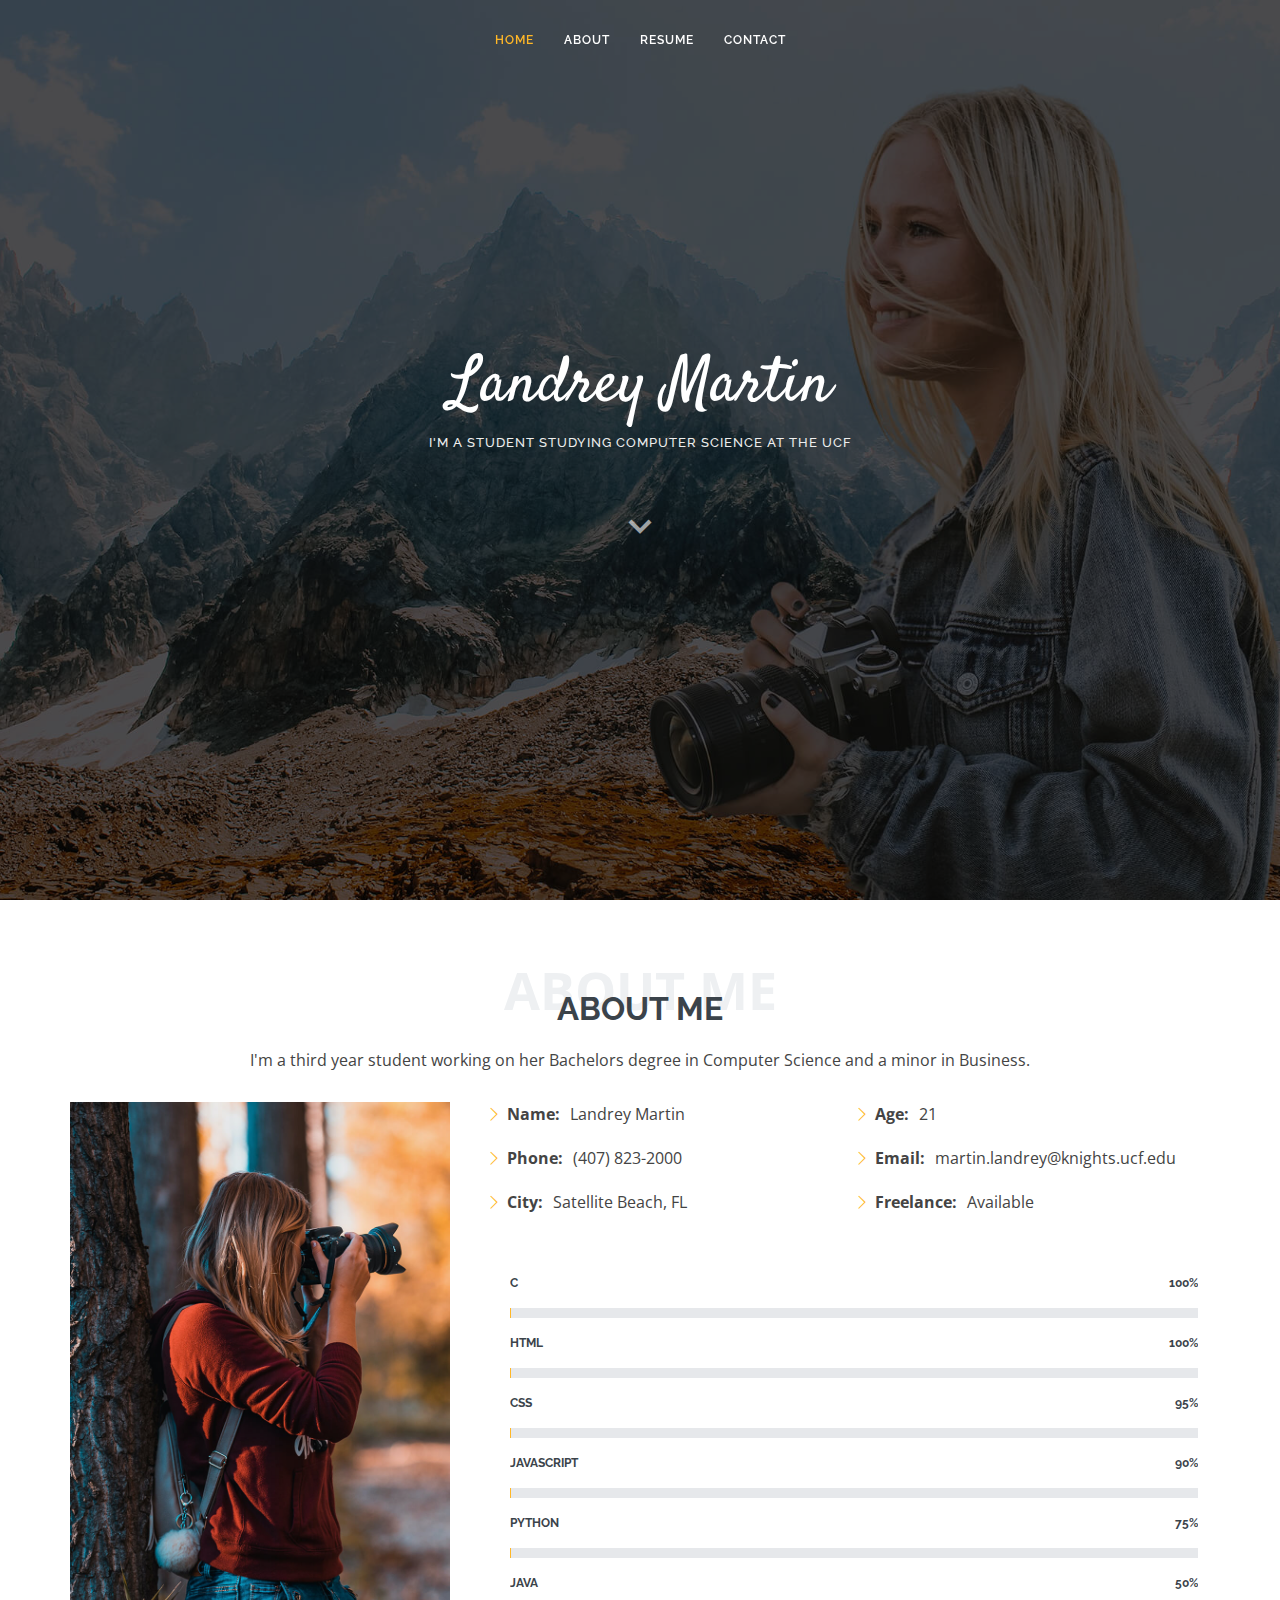
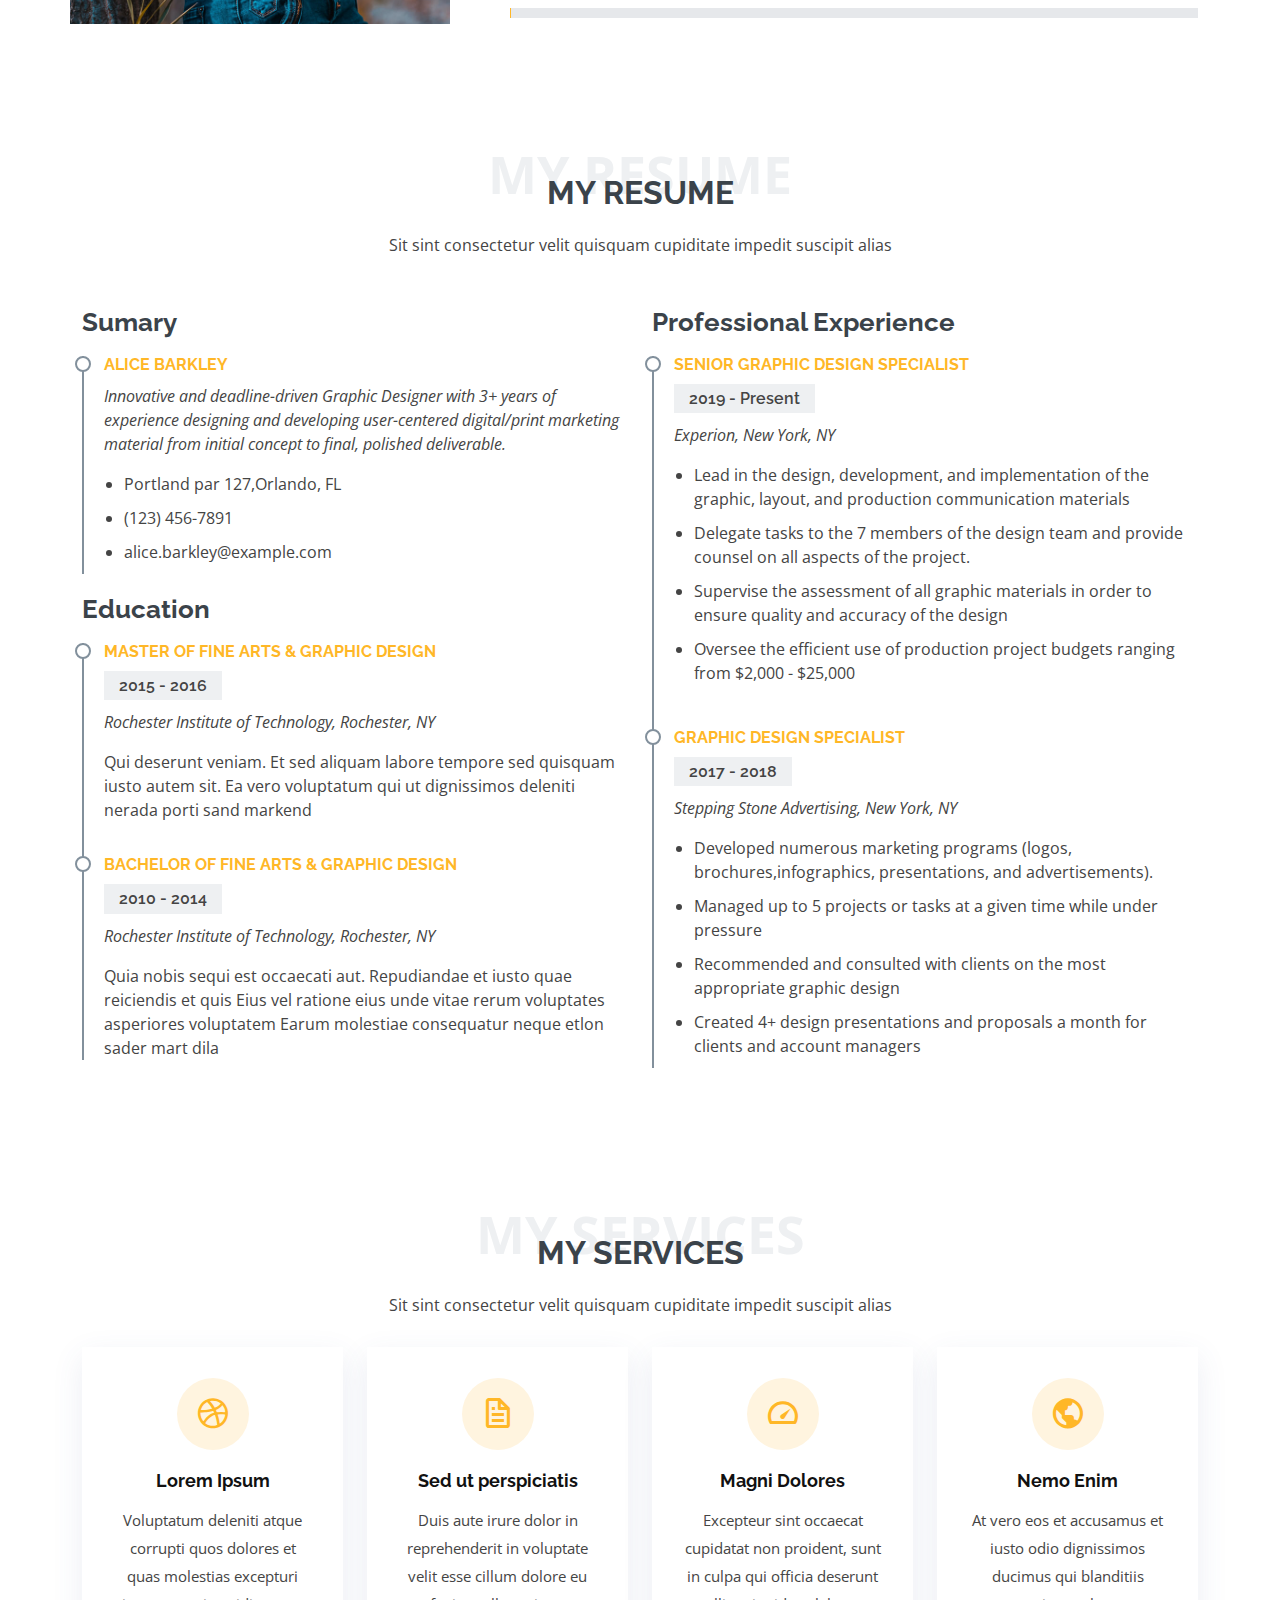
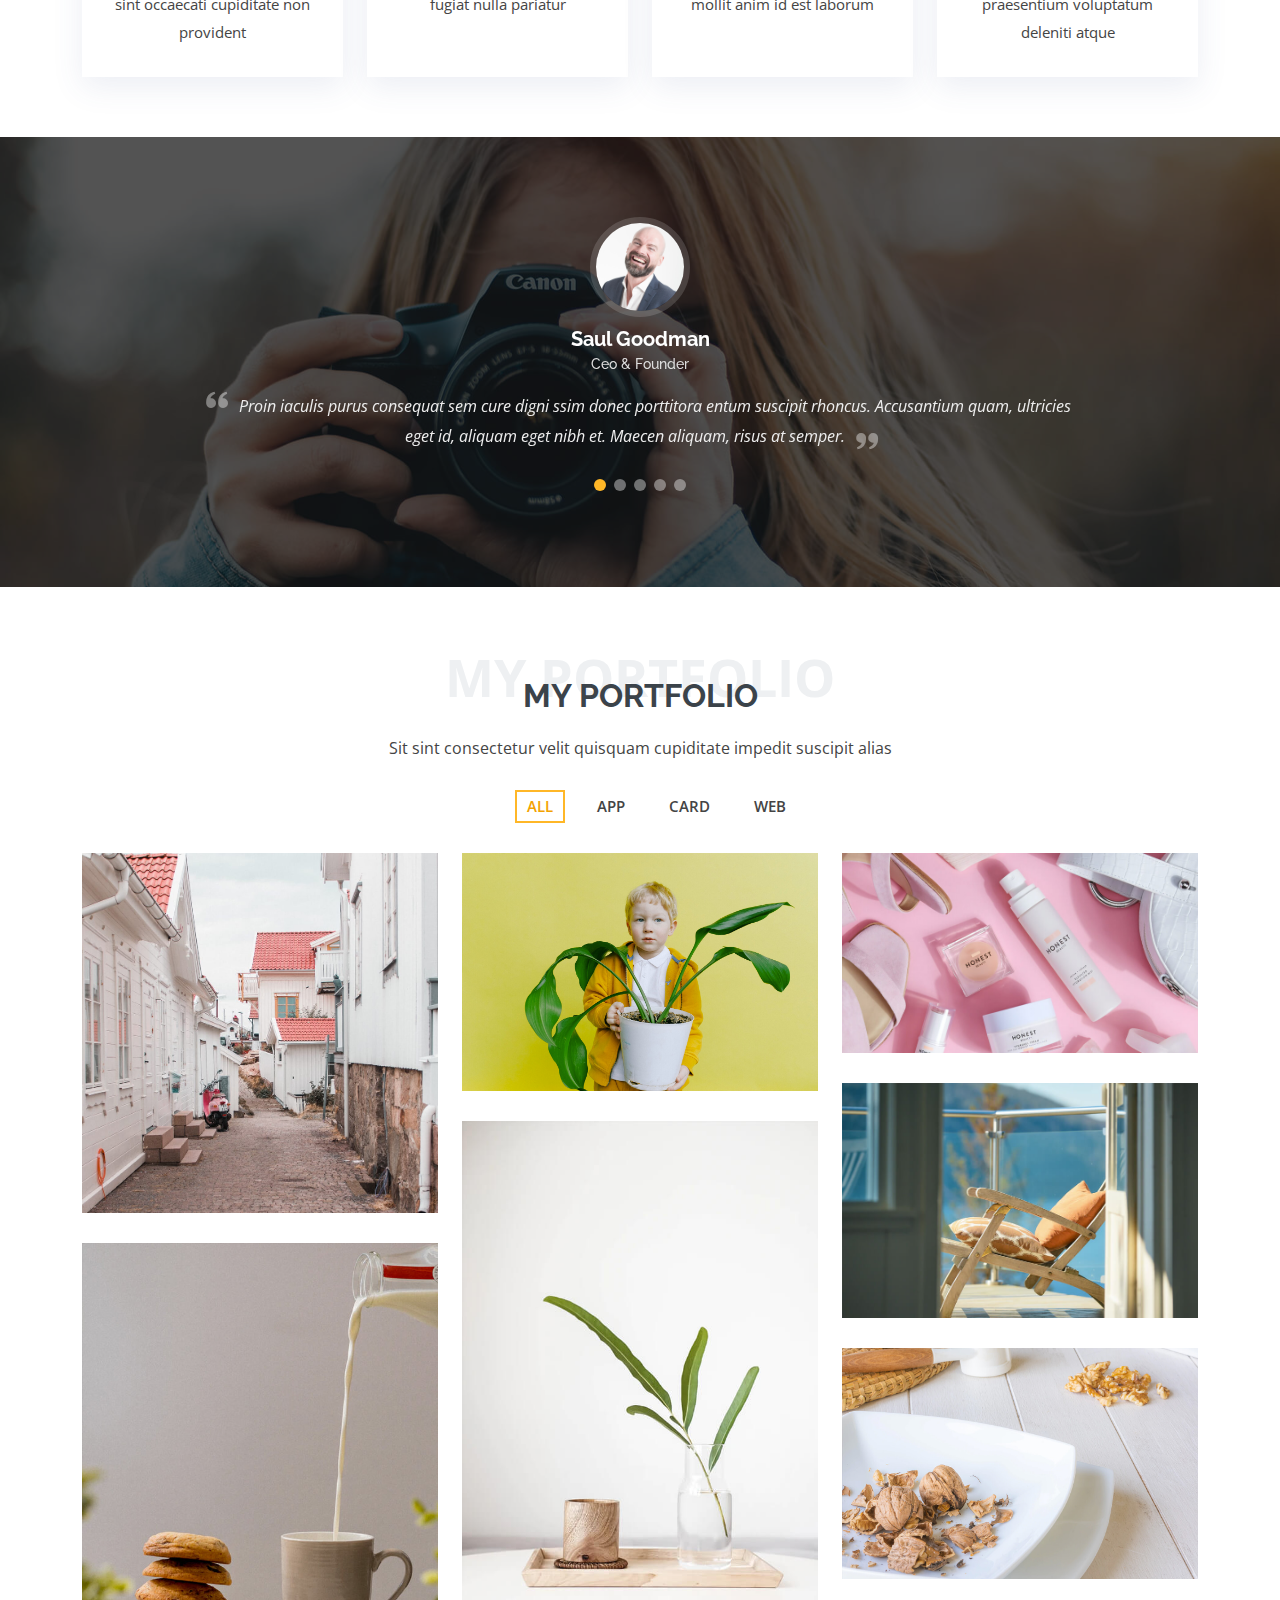
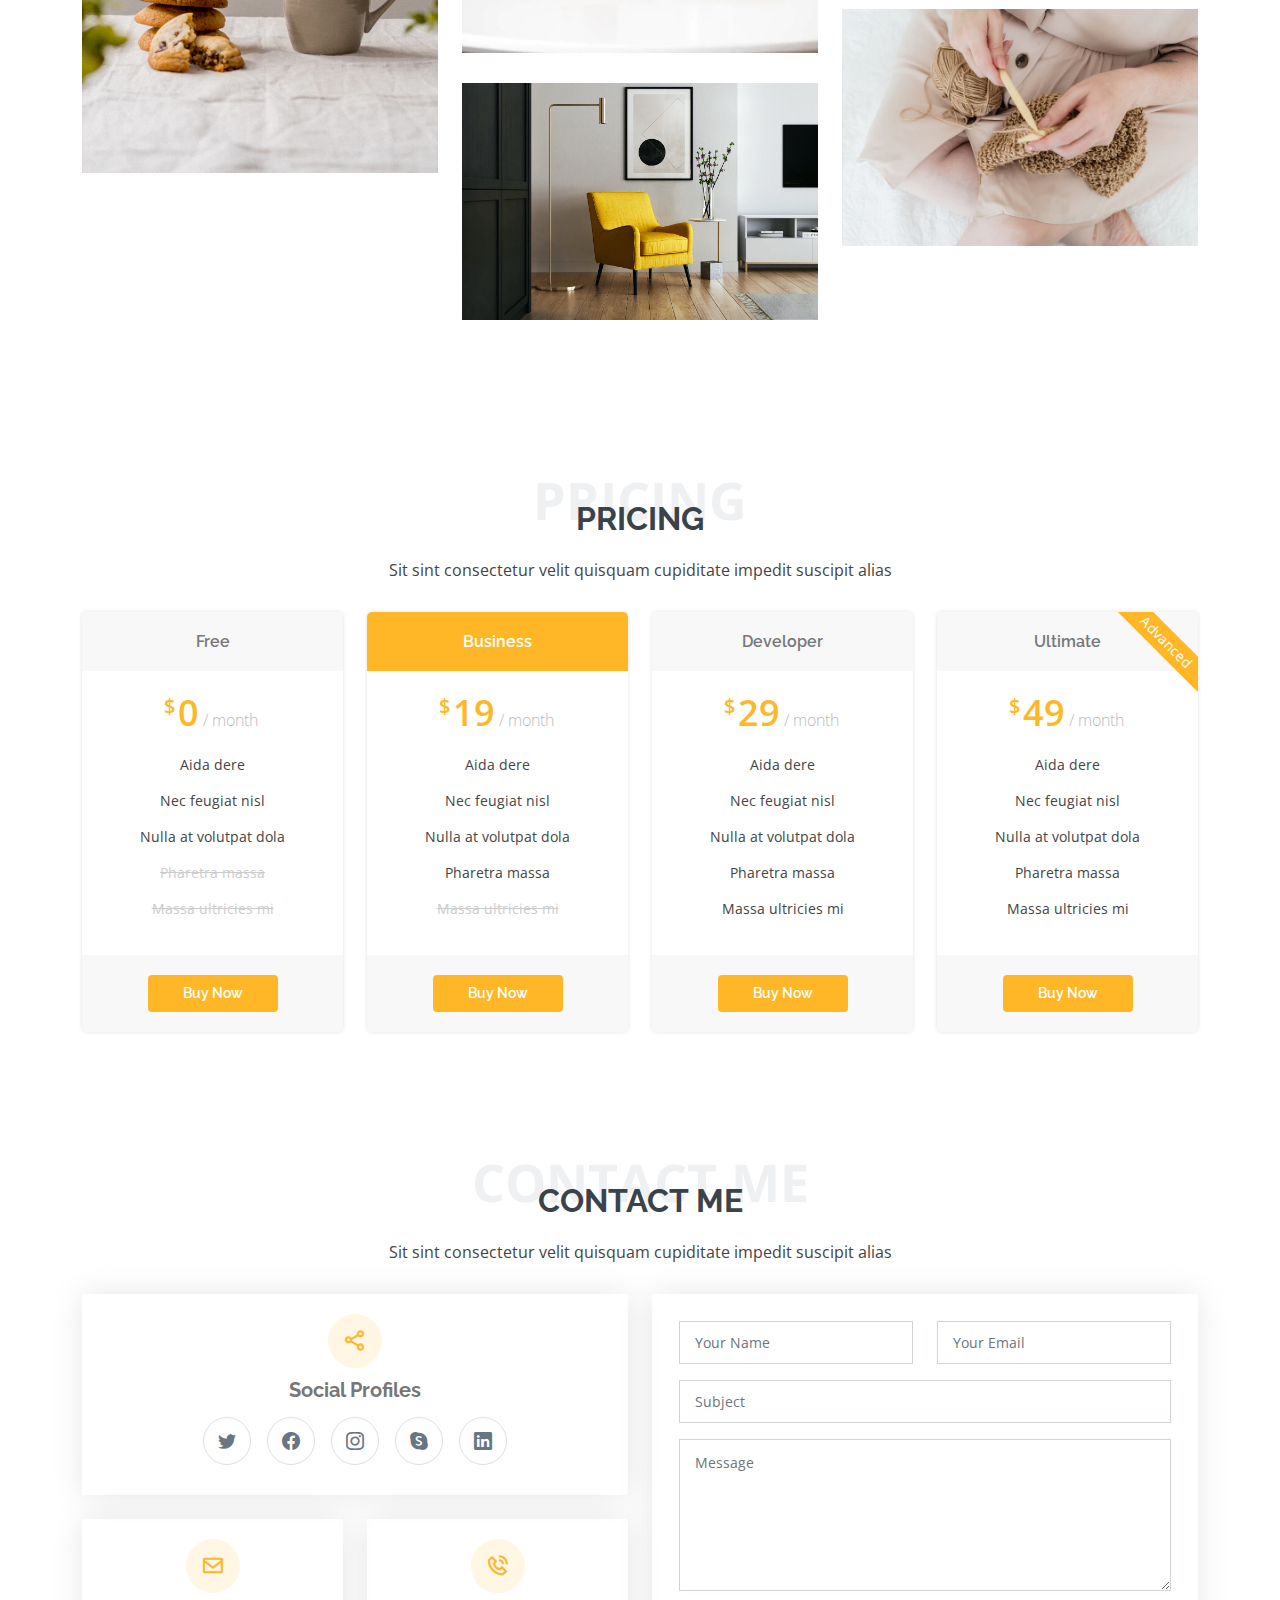
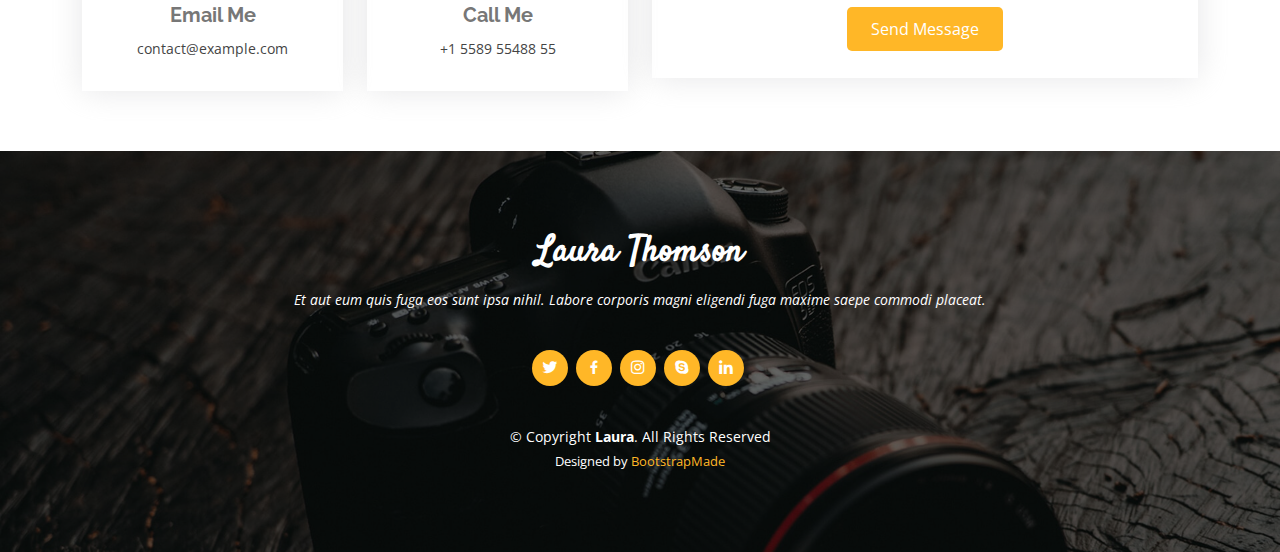
==== commit 2c54a9e0: "Change home & about" ====
--- a/index.html
+++ b/index.html
@@ -5,7 +5,7 @@
   <meta charset="utf-8">
   <meta content="width=device-width, initial-scale=1.0" name="viewport">
 
-  <title>Laura Bootstrap Template - Index</title>
+  <title>Landrey Martin</title>
   <meta content="" name="description">
   <meta content="" name="keywords">
 
@@ -44,28 +44,8 @@
         <li><a class="nav-link scrollto active" href="#hero">Home</a></li>
         <li><a class="nav-link scrollto" href="#about">About</a></li>
         <li><a class="nav-link scrollto" href="#resume">Resume</a></li>
-        <li><a class="nav-link scrollto" href="#services">Services</a></li>
-        <li><a class="nav-link scrollto " href="#portfolio">Portfolio</a></li>
-        <li class="dropdown"><a href="#"><span>Drop Down</span> <i class="bi bi-chevron-down"></i></a>
-          <ul>
-            <li><a href="#">Drop Down 1</a></li>
-            <li class="dropdown"><a href="#"><span>Deep Drop Down</span> <i class="bi bi-chevron-right"></i></a>
-              <ul>
-                <li><a href="#">Deep Drop Down 1</a></li>
-                <li><a href="#">Deep Drop Down 2</a></li>
-                <li><a href="#">Deep Drop Down 3</a></li>
-                <li><a href="#">Deep Drop Down 4</a></li>
-                <li><a href="#">Deep Drop Down 5</a></li>
-              </ul>
-            </li>
-            <li><a href="#">Drop Down 2</a></li>
-            <li><a href="#">Drop Down 3</a></li>
-            <li><a href="#">Drop Down 4</a></li>
-          </ul>
-        </li>
         <li><a class="nav-link scrollto" href="#contact">Contact</a></li>
       </ul>
-      <i class="bi bi-list mobile-nav-toggle"></i>
     </nav><!-- .navbar -->
 
   </header><!-- End Header -->
@@ -73,8 +53,8 @@
   <!-- ======= Hero Section ======= -->
   <section id="hero">
     <div class="hero-container">
-      <h1>Laura Thomson</h1>
-      <h2>I'm a Professional Photographer In New York City</h2>
+      <h1>Landrey Martin</h1>
+      <h2>I'm a student studying Computer Science at the UCF</h2>
       <a href="#about" class="btn-scroll scrollto" title="Scroll Down"><i class="bx bx-chevron-down"></i></a>
     </div>
   </section><!-- End Hero -->
@@ -88,7 +68,7 @@
         <div class="section-title">
           <span>About Me</span>
           <h2>About Me</h2>
-          <p>Sit sint consectetur velit quisquam cupiditate impedit suscipit alias</p>
+          <p>I'm a third year student working on her Bachelors degree in Computer Science and a minor in Business.</p>
         </div>
 
         <div class="row">
@@ -98,57 +78,28 @@
               <div class="row">
                 <div class="col-lg-6">
                   <ul>
-                    <li><i class="bi bi-chevron-right"></i> <strong>Name:</strong> <span>Laura Thomso</span></li>
-                    <li><i class="bi bi-chevron-right"></i> <strong>Website:</strong> <span>www.example.com</span></li>
-                    <li><i class="bi bi-chevron-right"></i> <strong>Phone:</strong> <span>+123 456 7890</span></li>
-                    <li><i class="bi bi-chevron-right"></i> <strong>City:</strong> <span>New York, USA</span></li>
+                    <li><i class="bi bi-chevron-right"></i> <strong>Name:</strong> <span>Landrey Martin</span></li>
+                    <li><i class="bi bi-chevron-right"></i> <strong>Phone:</strong> <span>(407) 823-2000</span></li>
+                    <li><i class="bi bi-chevron-right"></i> <strong>City:</strong> <span>Satellite Beach, FL</span></li>
                   </ul>
                 </div>
                 <div class="col-lg-6">
                   <ul>
-                    <li><i class="bi bi-chevron-right"></i> <strong>Age:</strong> <span>30</span></li>
-                    <li><i class="bi bi-chevron-right"></i> <strong>Degree:</strong> <span>Master</span></li>
-                    <li><i class="bi bi-chevron-right"></i> <strong>PhEmailone:</strong> <span>email@example.com</span></li>
+                    <li><i class="bi bi-chevron-right"></i> <strong>Age:</strong> <span>21</span></li>
+                    <li><i class="bi bi-chevron-right"></i> <strong>Email:</strong> <span>martin.landrey@knights.ucf.edu</span></li>
                     <li><i class="bi bi-chevron-right"></i> <strong>Freelance:</strong> <span>Available</span></li>
                   </ul>
                 </div>
-              </div>
-              <div class="row mt-n4">
-                <div class="col-md-6 mt-5 d-md-flex align-items-md-stretch">
-                  <div class="count-box">
-                    <i class="bi bi-emoji-smile" style="color: #20b38e;"></i>
-                    <span data-purecounter-start="0" data-purecounter-end="232" data-purecounter-duration="1" class="purecounter"></span>
-                    <p><strong>Happy Clients</strong> consequuntur voluptas nostrum aliquid ipsam architecto ut.</p>
-                  </div>
-                </div>
-
-                <div class="col-md-6 mt-5 d-md-flex align-items-md-stretch">
-                  <div class="count-box">
-                    <i class="bi bi-journal-richtextr" style="color: #8a1ac2;"></i>
-                    <span data-purecounter-start="0" data-purecounter-end="521" data-purecounter-duration="1" class="purecounter"></span>
-                    <p><strong>Projects</strong> adipisci atque cum quia aspernatur totam laudantium et quia dere tan</p>
-                  </div>
-                </div>
-
-                <div class="col-md-6 mt-5 d-md-flex align-items-md-stretch">
-                  <div class="count-box">
-                    <i class="bi bi-clock" style="color: #2cbdee;"></i>
-                    <span data-purecounter-start="0" data-purecounter-end="18" data-purecounter-duration="1" class="purecounter"></span>
-                    <p><strong>Years of experience</strong> aut commodi quaerat modi aliquam nam ducimus aut voluptate non vel</p>
-                  </div>
-                </div>
-
-                <div class="col-md-6 mt-5 d-md-flex align-items-md-stretch">
-                  <div class="count-box">
-                    <i class="bi bi-award" style="color: #ffb459;"></i>
-                    <span data-purecounter-start="0" data-purecounter-end="16" data-purecounter-duration="1" class="purecounter"></span>
-                    <p><strong>Awards</strong> rerum asperiores dolor alias quo reprehenderit eum et nemo pad der</p>
-                  </div>
-                </div>
-              </div>
             </div><!-- End .content-->
 
             <div class="skills-content ps-lg-4">
+              <div class="progress">
+                <span class="skill">C <i class="val">100%</i></span>
+                <div class="progress-bar-wrap">
+                  <div class="progress-bar" role="progressbar" aria-valuenow="100" aria-valuemin="0" aria-valuemax="100"></div>
+                </div>
+              </div>
+
               <div class="progress">
                 <span class="skill">HTML <i class="val">100%</i></span>
                 <div class="progress-bar-wrap">
@@ -157,19 +108,34 @@
               </div>
 
               <div class="progress">
-                <span class="skill">CSS <i class="val">90%</i></span>
+                <span class="skill">CSS <i class="val">95%</i></span>
+                <div class="progress-bar-wrap">
+                  <div class="progress-bar" role="progressbar" aria-valuenow="95" aria-valuemin="0" aria-valuemax="100"></div>
+                </div>
+              </div>
+
+              <div class="progress">
+                <span class="skill">JAVASCRIPT <i class="val">90%</i></span>
                 <div class="progress-bar-wrap">
                   <div class="progress-bar" role="progressbar" aria-valuenow="90" aria-valuemin="0" aria-valuemax="100"></div>
                 </div>
               </div>
 
               <div class="progress">
-                <span class="skill">JavaScript <i class="val">75%</i></span>
+                <span class="skill">PYTHON <i class="val">75%</i></span>
                 <div class="progress-bar-wrap">
                   <div class="progress-bar" role="progressbar" aria-valuenow="75" aria-valuemin="0" aria-valuemax="100"></div>
                 </div>
               </div>
-            </div>
+
+              <div class="progress">
+                <span class="skill">JAVA <i class="val">50%</i></span>
+                <div class="progress-bar-wrap">
+                  <div class="progress-bar" role="progressbar" aria-valuenow="50" aria-valuemin="0" aria-valuemax="100"></div>
+                </div>
+              </div>
+            </div>
+          </div>
 
           </div>
         </div>
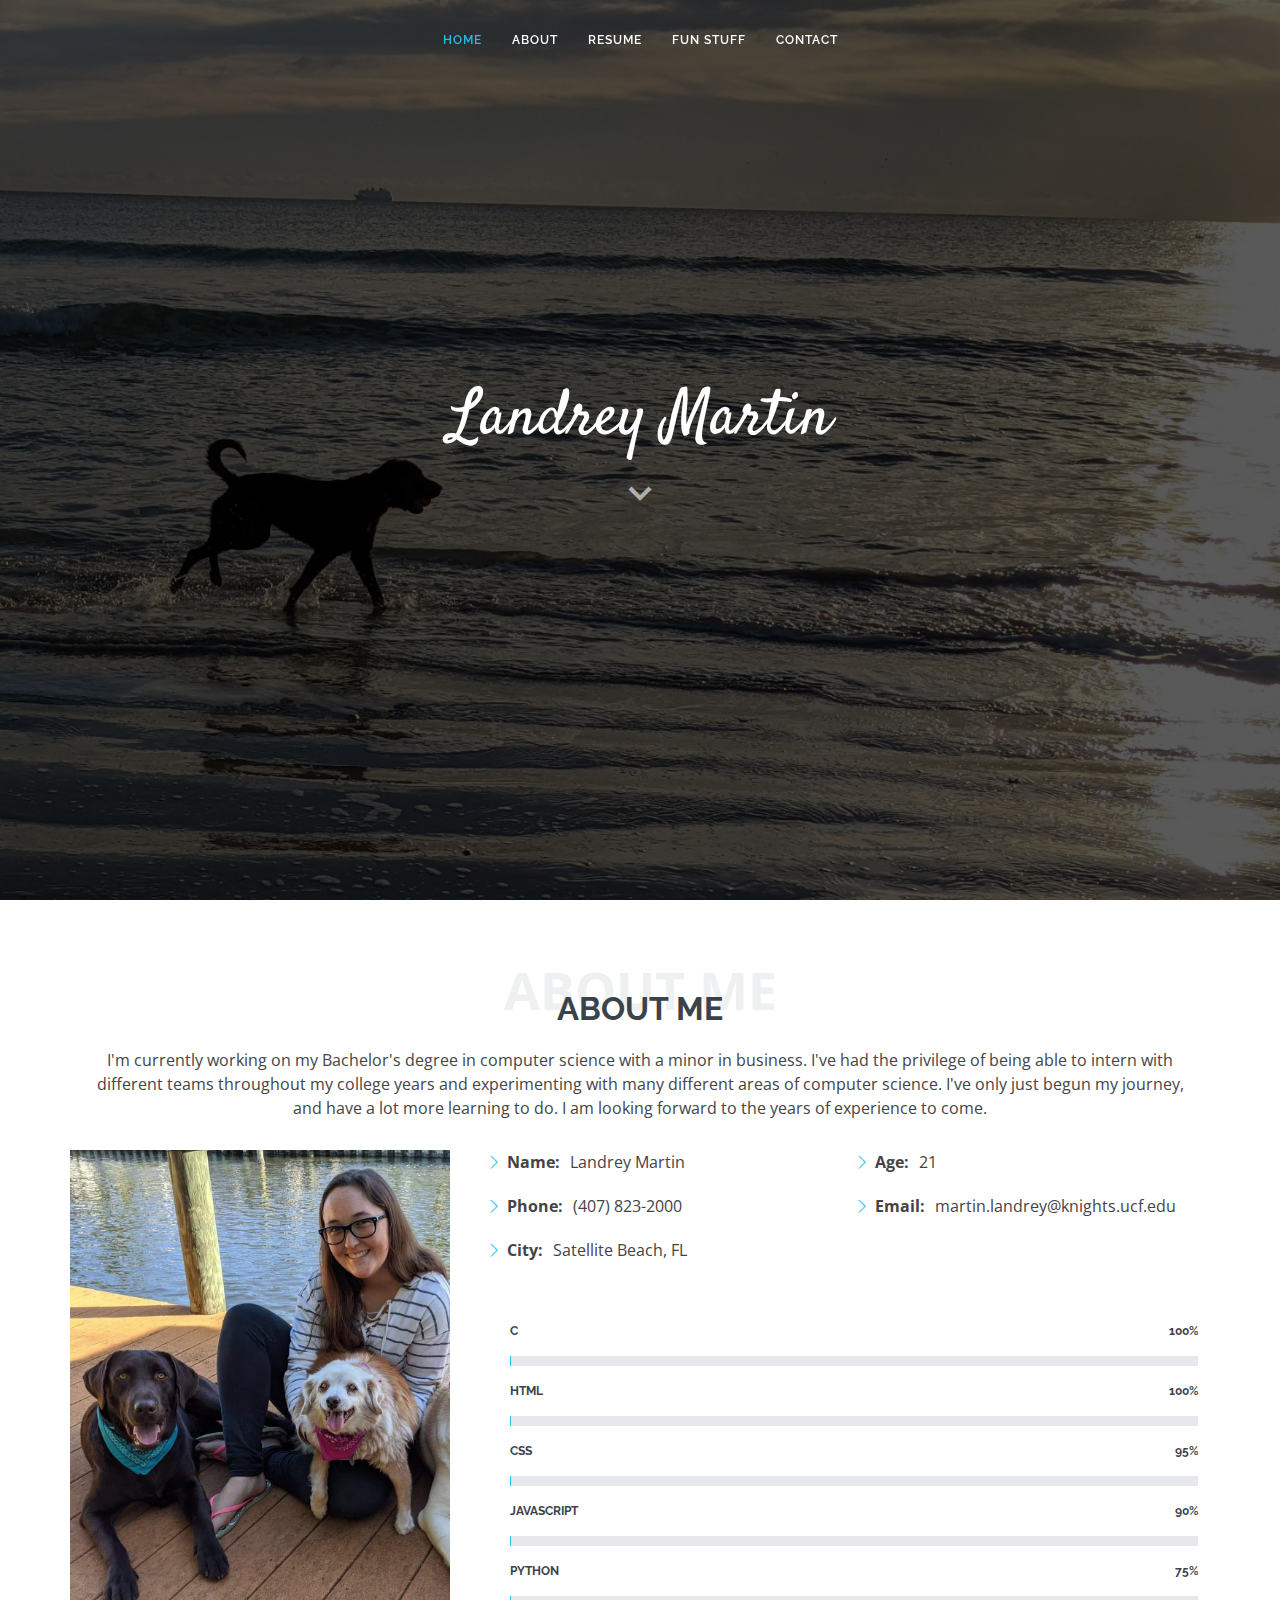
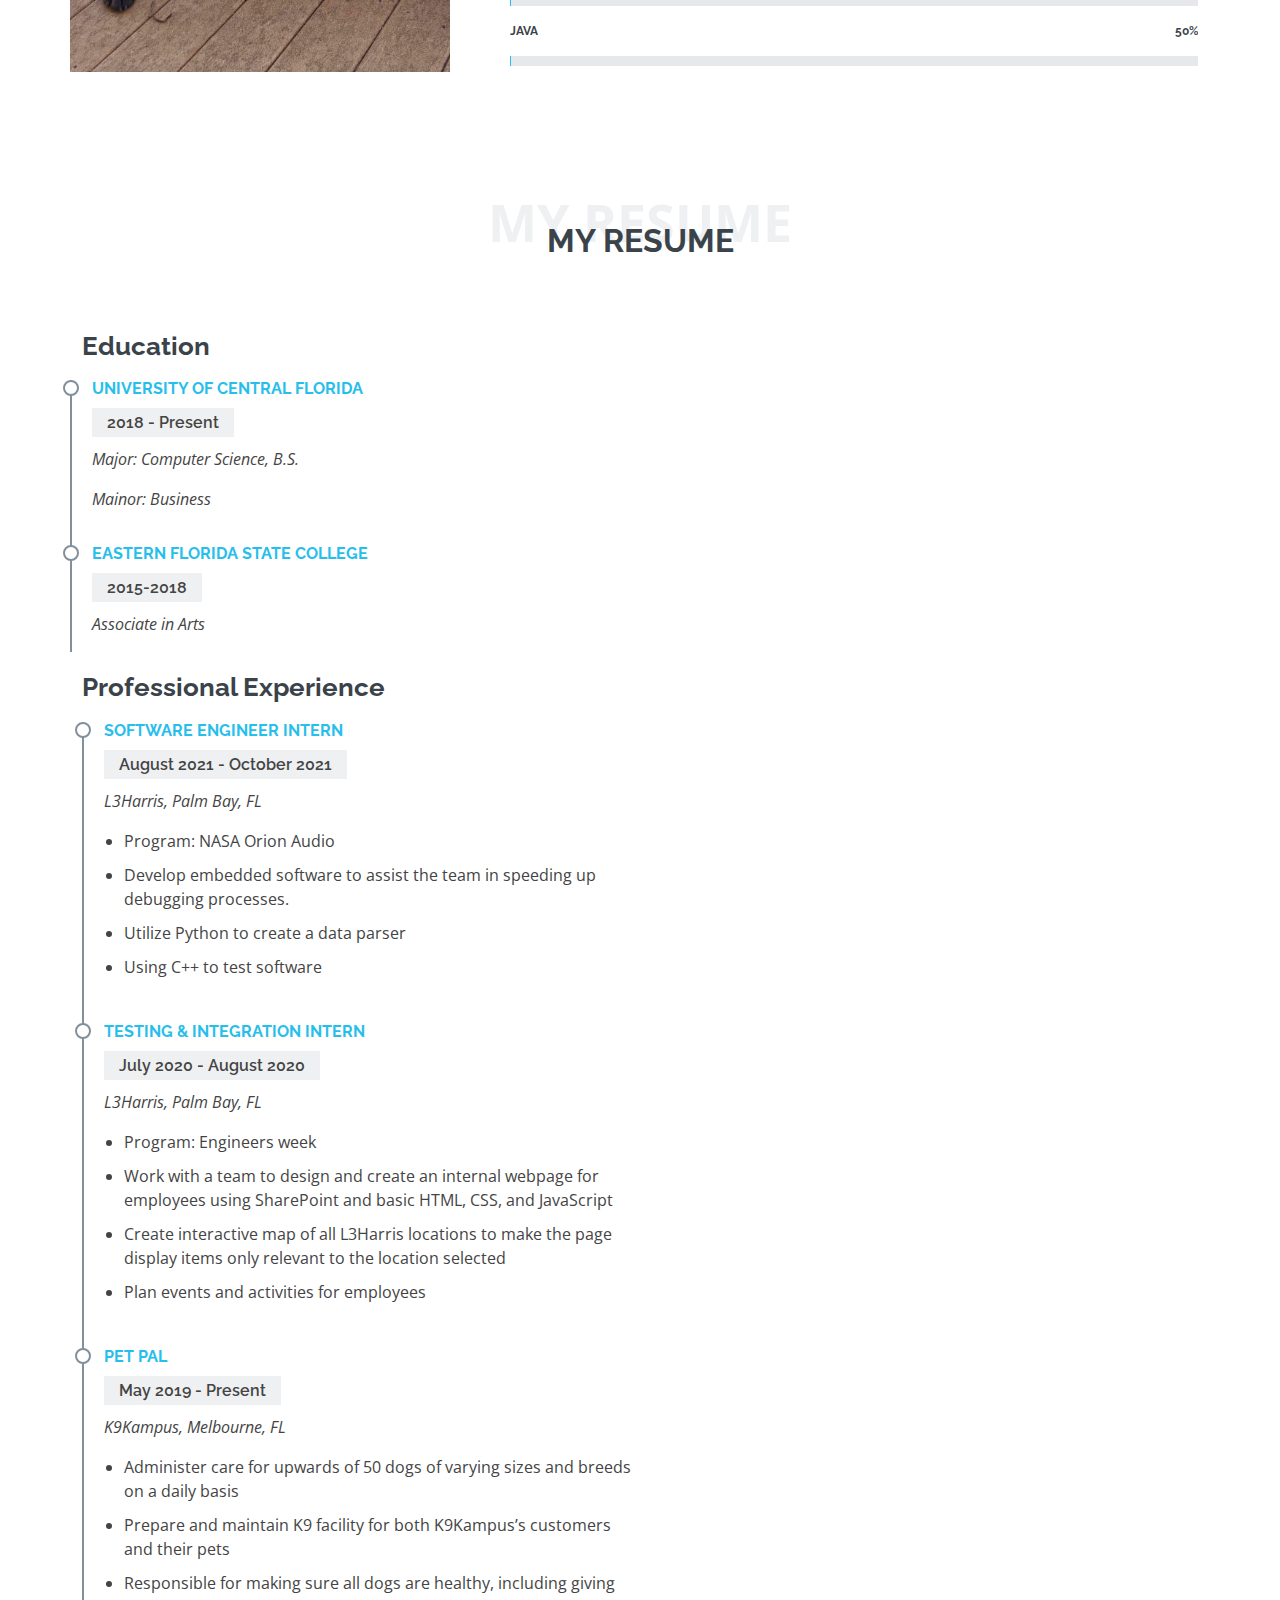
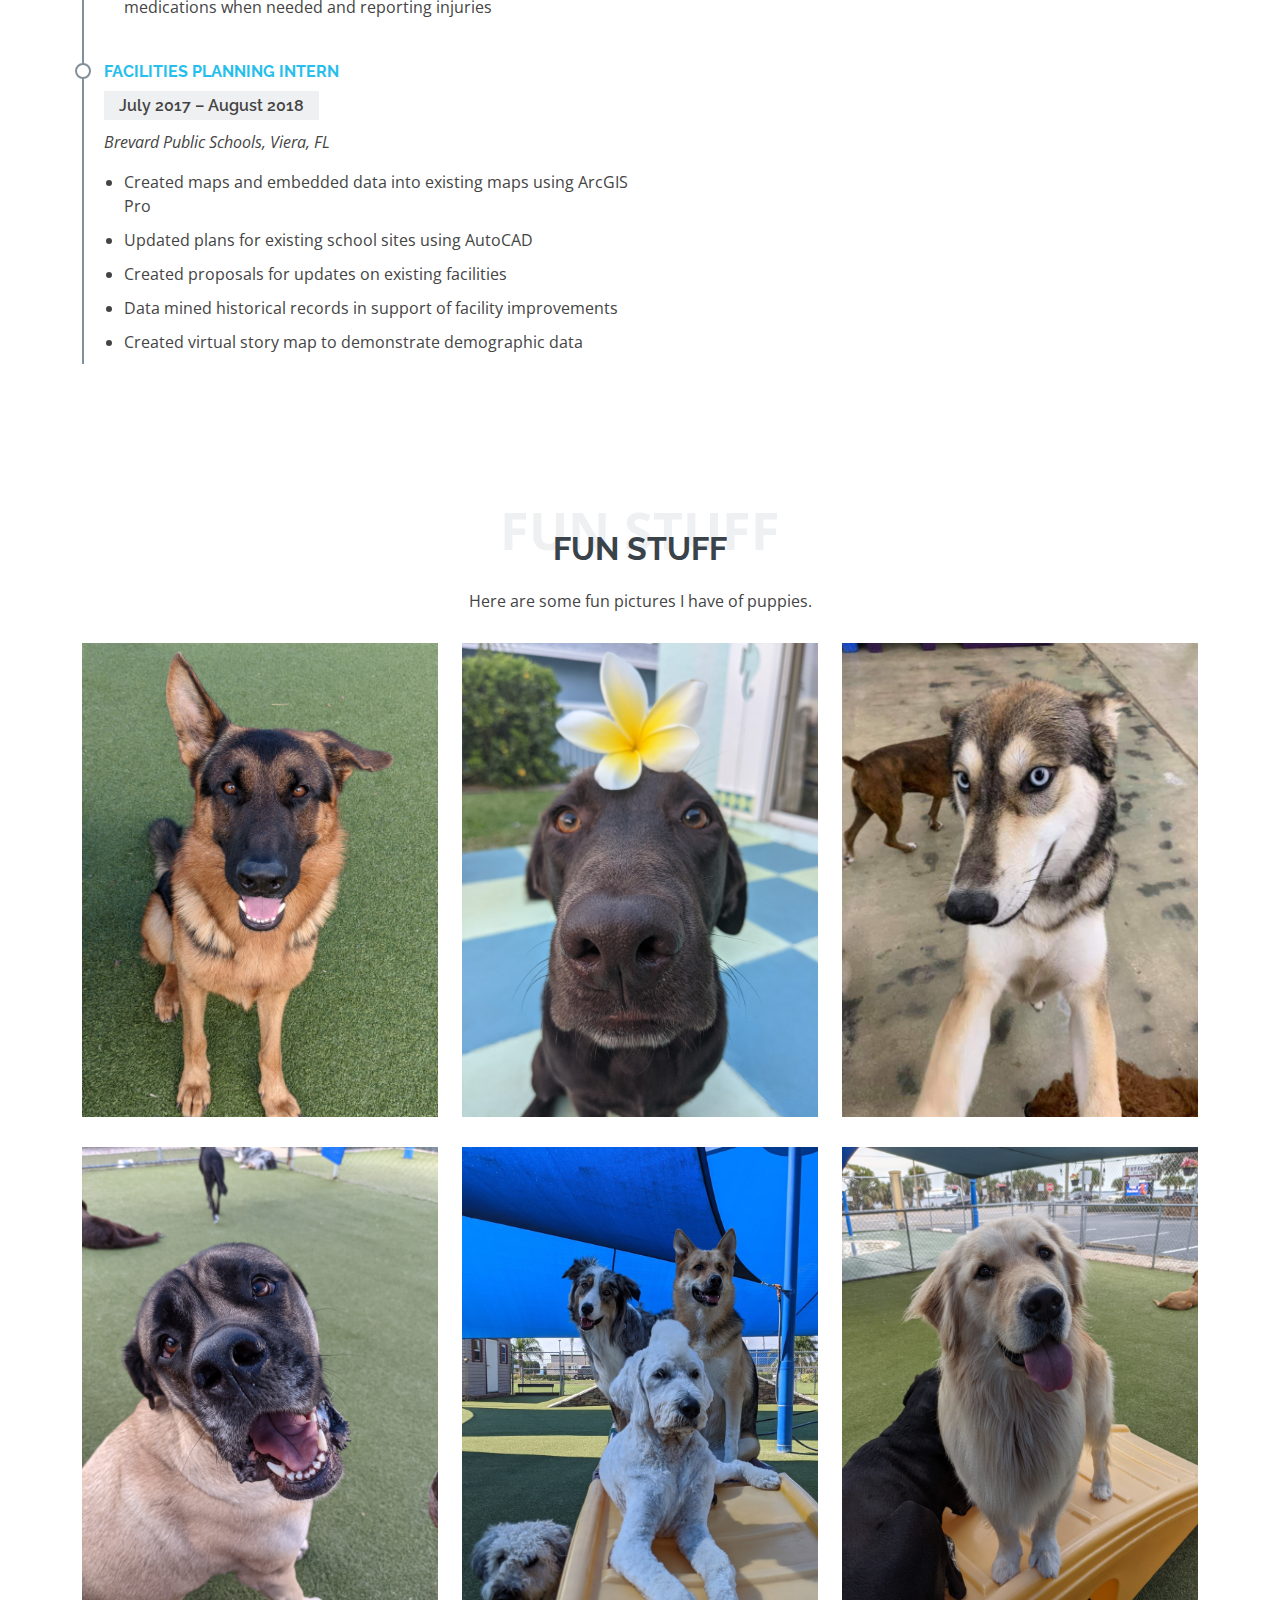
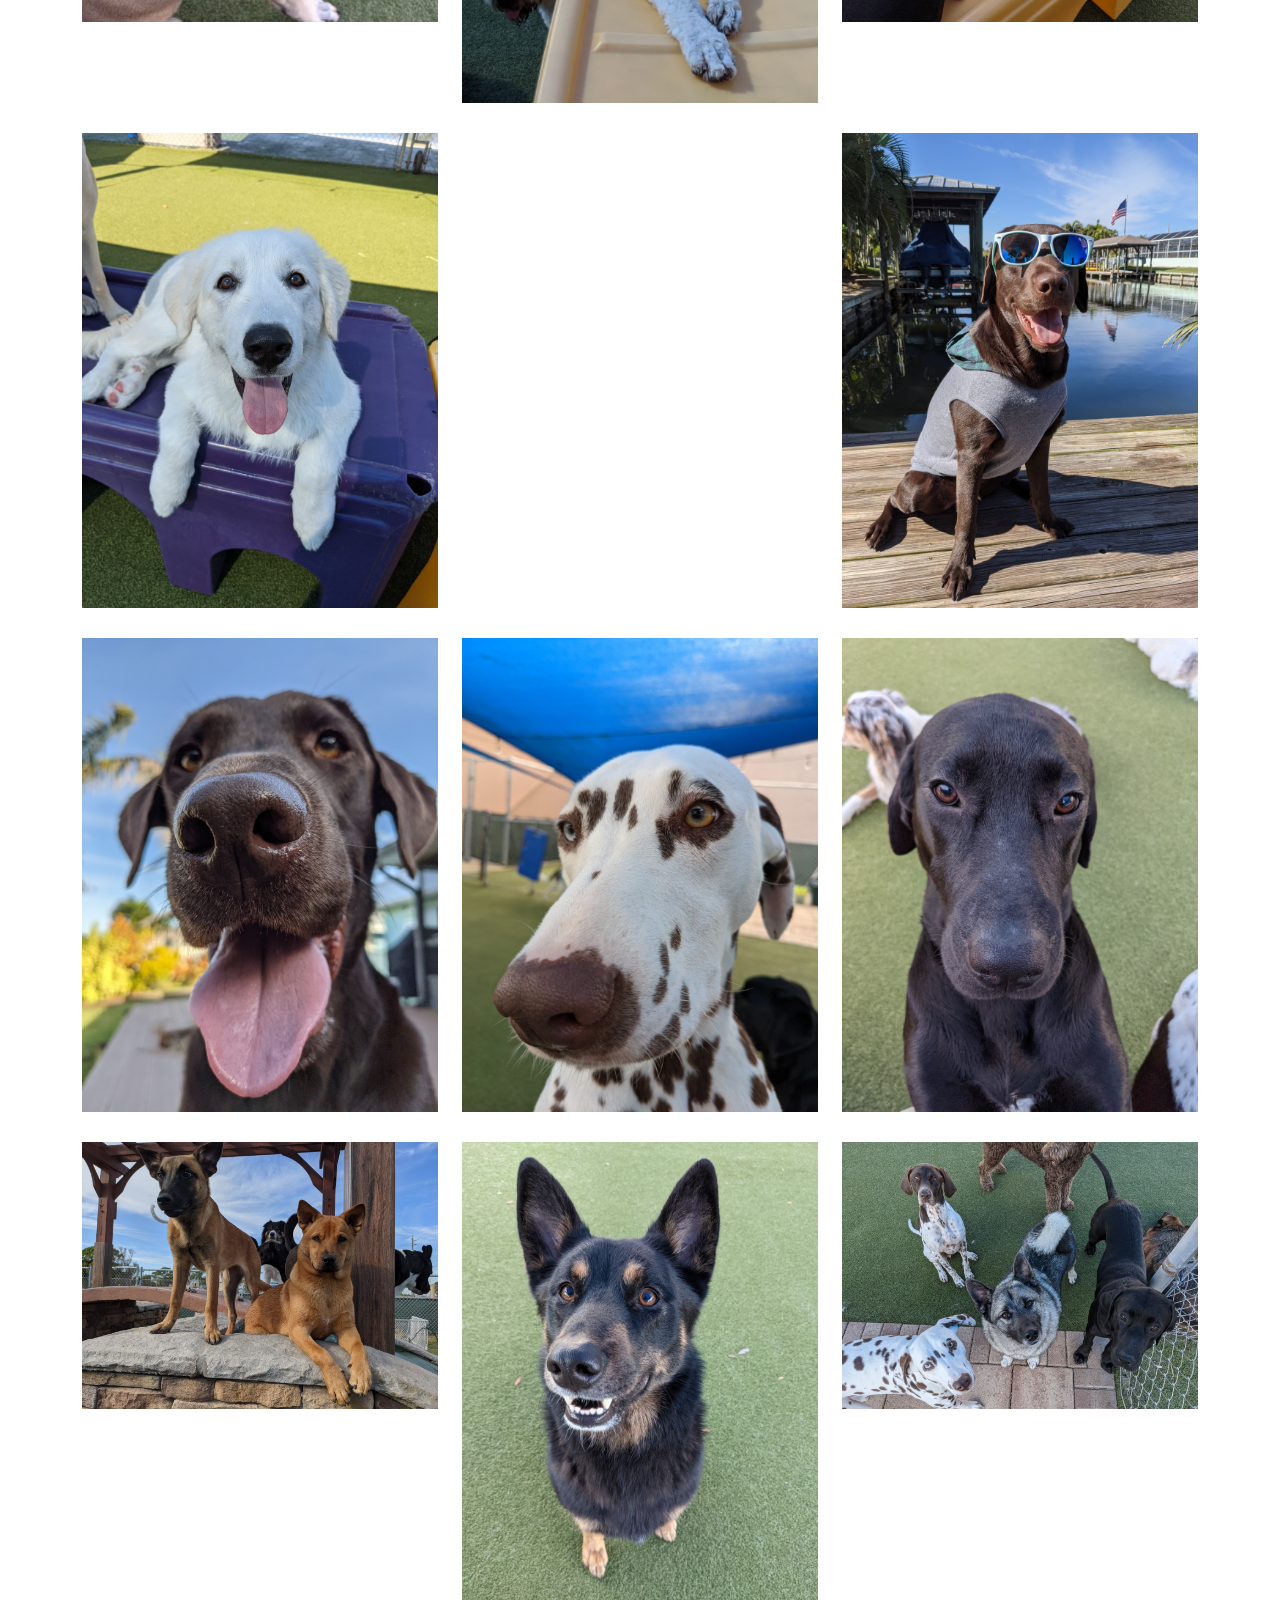
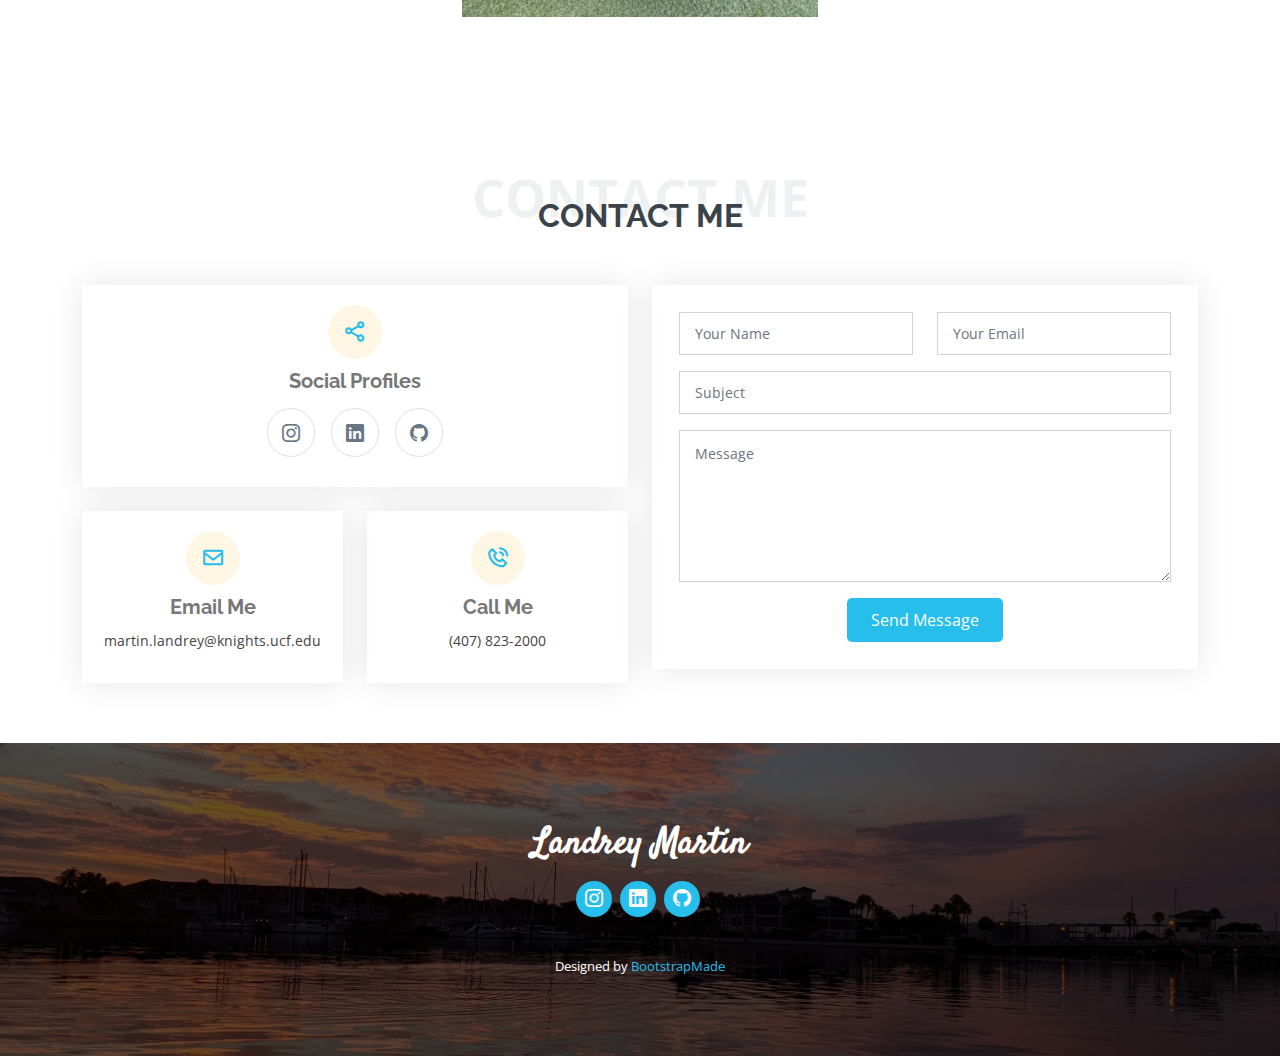
==== commit a25444f0: "done?" ====
--- a/index.html
+++ b/index.html
@@ -44,6 +44,7 @@
         <li><a class="nav-link scrollto active" href="#hero">Home</a></li>
         <li><a class="nav-link scrollto" href="#about">About</a></li>
         <li><a class="nav-link scrollto" href="#resume">Resume</a></li>
+        <li><a class="nav-link scrollto" href="#contact">Fun Stuff</a></li>
         <li><a class="nav-link scrollto" href="#contact">Contact</a></li>
       </ul>
     </nav><!-- .navbar -->
@@ -54,7 +55,6 @@
   <section id="hero">
     <div class="hero-container">
       <h1>Landrey Martin</h1>
-      <h2>I'm a student studying Computer Science at the UCF</h2>
       <a href="#about" class="btn-scroll scrollto" title="Scroll Down"><i class="bx bx-chevron-down"></i></a>
     </div>
   </section><!-- End Hero -->
@@ -68,7 +68,10 @@
         <div class="section-title">
           <span>About Me</span>
           <h2>About Me</h2>
-          <p>I'm a third year student working on her Bachelors degree in Computer Science and a minor in Business.</p>
+          <p>I'm currently working on my Bachelor's degree in computer science with a minor in business. 
+            I've had the privilege of being able to intern with different teams throughout my college 
+            years and experimenting with many different areas of computer science. I've only just begun 
+            my journey, and have a lot more learning to do. I am looking forward to the years of experience to come.</p>
         </div>
 
         <div class="row">
@@ -87,7 +90,6 @@
                   <ul>
                     <li><i class="bi bi-chevron-right"></i> <strong>Age:</strong> <span>21</span></li>
                     <li><i class="bi bi-chevron-right"></i> <strong>Email:</strong> <span>martin.landrey@knights.ucf.edu</span></li>
-                    <li><i class="bi bi-chevron-right"></i> <strong>Freelance:</strong> <span>Available</span></li>
                   </ul>
                 </div>
             </div><!-- End .content-->
@@ -150,398 +152,160 @@
         <div class="section-title">
           <span>My Resume</span>
           <h2>My Resume</h2>
-          <p>Sit sint consectetur velit quisquam cupiditate impedit suscipit alias</p>
         </div>
 
         <div class="row">
+            <h3 class="resume-title">Education</h3>
+            <div class="resume-item">
+              <h4>University of Central Florida</h4>
+              <h5>2018 - Present</h5>
+              <p><em>Major: Computer Science, B.S.</em></p>
+              <p><em>Mainor: Business</em></p>
+            </div>
+            <div class="resume-item">
+              <h4>Eastern Florida State College</h4>
+              <h5>2015-2018</h5>
+              <p><em>Associate in Arts</em></p>
+            </div>
+          </div>
           <div class="col-lg-6">
-            <h3 class="resume-title">Sumary</h3>
-            <div class="resume-item pb-0">
-              <h4>Alice Barkley</h4>
-              <p><em>Innovative and deadline-driven Graphic Designer with 3+ years of experience designing and developing user-centered digital/print marketing material from initial concept to final, polished deliverable.</em></p>
+            <h3 class="resume-title">Professional Experience</h3>
+            <div class="resume-item">
+              <h4>Software Engineer Intern</h4>
+              <h5>August 2021 - October 2021</h5>
+              <p><em>L3Harris, Palm Bay, FL </em></p>
               <p>
               <ul>
-                <li>Portland par 127,Orlando, FL</li>
-                <li>(123) 456-7891</li>
-                <li>alice.barkley@example.com</li>
+                <li>Program: NASA Orion Audio</li>
+                <li>Develop embedded software to assist the team in speeding up debugging processes.</li>
+                <li>Utilize Python to create a data parser</li>
+                <li>Using C++ to test software</li>
               </ul>
               </p>
             </div>
-
-            <h3 class="resume-title">Education</h3>
-            <div class="resume-item">
-              <h4>Master of Fine Arts &amp; Graphic Design</h4>
-              <h5>2015 - 2016</h5>
-              <p><em>Rochester Institute of Technology, Rochester, NY</em></p>
-              <p>Qui deserunt veniam. Et sed aliquam labore tempore sed quisquam iusto autem sit. Ea vero voluptatum qui ut dignissimos deleniti nerada porti sand markend</p>
-            </div>
-            <div class="resume-item">
-              <h4>Bachelor of Fine Arts &amp; Graphic Design</h4>
-              <h5>2010 - 2014</h5>
-              <p><em>Rochester Institute of Technology, Rochester, NY</em></p>
-              <p>Quia nobis sequi est occaecati aut. Repudiandae et iusto quae reiciendis et quis Eius vel ratione eius unde vitae rerum voluptates asperiores voluptatem Earum molestiae consequatur neque etlon sader mart dila</p>
-            </div>
-          </div>
-          <div class="col-lg-6">
-            <h3 class="resume-title">Professional Experience</h3>
-            <div class="resume-item">
-              <h4>Senior graphic design specialist</h4>
-              <h5>2019 - Present</h5>
-              <p><em>Experion, New York, NY </em></p>
+            <div class="resume-item">
+              <h4>Testing & Integration Intern</h4>
+              <h5>July 2020 - August 2020</h5>
+              <p><em>L3Harris, Palm Bay, FL </em></p>
               <p>
               <ul>
-                <li>Lead in the design, development, and implementation of the graphic, layout, and production communication materials</li>
-                <li>Delegate tasks to the 7 members of the design team and provide counsel on all aspects of the project. </li>
-                <li>Supervise the assessment of all graphic materials in order to ensure quality and accuracy of the design</li>
-                <li>Oversee the efficient use of production project budgets ranging from $2,000 - $25,000</li>
+                <li>Program: Engineers week</li>
+                <li> Work with a team to design and create an internal webpage for employees using 
+                  SharePoint and basic HTML, CSS, and JavaScript</li>
+                <li>Create interactive map of all L3Harris locations to make the page display items only 
+                  relevant to the location selected</li>
+                <li>Plan events and activities for employees</li>
               </ul>
               </p>
             </div>
             <div class="resume-item">
-              <h4>Graphic design specialist</h4>
-              <h5>2017 - 2018</h5>
-              <p><em>Stepping Stone Advertising, New York, NY</em></p>
+              <h4>Pet Pal</h4>
+              <h5>May 2019 - Present</h5>
+              <p><em>K9Kampus, Melbourne, FL </em></p>
               <p>
               <ul>
-                <li>Developed numerous marketing programs (logos, brochures,infographics, presentations, and advertisements).</li>
-                <li>Managed up to 5 projects or tasks at a given time while under pressure</li>
-                <li>Recommended and consulted with clients on the most appropriate graphic design</li>
-                <li>Created 4+ design presentations and proposals a month for clients and account managers</li>
+                <li> Administer care for upwards of 50 dogs of varying sizes and breeds on a daily basis</li>
+                <li>Prepare and maintain K9 facility for both K9Kampus’s customers and their pets</li>
+                <li>Responsible for making sure all dogs are healthy, including giving medications when 
+                  needed and reporting injuries</li>
               </ul>
               </p>
             </div>
+            <div class="resume-item">
+              <h4>Facilities Planning Intern</h4>
+              <h5>July 2017 – August 2018</h5>
+              <p><em>Brevard Public Schools, Viera, FL </em></p>
+              <p>
+              <ul>
+                <li> Created maps and embedded data into existing maps using ArcGIS Pro</li>
+                <li>Updated plans for existing school sites using AutoCAD</li>
+                <li>Created proposals for updates on existing facilities</li>
+                <li>Data mined historical records in support of facility improvements</li>
+                <li>Created virtual story map to demonstrate demographic data</li>
+              </ul>
+              </p>
+            </div>
           </div>
         </div>
 
       </div>
     </section><!-- End My Resume Section -->
 
-    <!-- ======= My Services Section ======= -->
-    <section id="services" class="services">
-      <div class="container">
-
-        <div class="section-title">
-          <span>My Services</span>
-          <h2>My Services</h2>
-          <p>Sit sint consectetur velit quisquam cupiditate impedit suscipit alias</p>
-        </div>
-
-        <div class="row">
-          <div class="col-md-6 col-lg-3 d-flex align-items-stretch mb-5 mb-lg-0">
-            <div class="icon-box">
-              <div class="icon"><i class="bx bxl-dribbble"></i></div>
-              <h4 class="title"><a href="">Lorem Ipsum</a></h4>
-              <p class="description">Voluptatum deleniti atque corrupti quos dolores et quas molestias excepturi sint occaecati cupiditate non provident</p>
-            </div>
-          </div>
-
-          <div class="col-md-6 col-lg-3 d-flex align-items-stretch mb-5 mb-lg-0">
-            <div class="icon-box">
-              <div class="icon"><i class="bx bx-file"></i></div>
-              <h4 class="title"><a href="">Sed ut perspiciatis</a></h4>
-              <p class="description">Duis aute irure dolor in reprehenderit in voluptate velit esse cillum dolore eu fugiat nulla pariatur</p>
-            </div>
-          </div>
-
-          <div class="col-md-6 col-lg-3 d-flex align-items-stretch mb-5 mb-lg-0">
-            <div class="icon-box">
-              <div class="icon"><i class="bx bx-tachometer"></i></div>
-              <h4 class="title"><a href="">Magni Dolores</a></h4>
-              <p class="description">Excepteur sint occaecat cupidatat non proident, sunt in culpa qui officia deserunt mollit anim id est laborum</p>
-            </div>
-          </div>
-
-          <div class="col-md-6 col-lg-3 d-flex align-items-stretch mb-5 mb-lg-0">
-            <div class="icon-box">
-              <div class="icon"><i class="bx bx-world"></i></div>
-              <h4 class="title"><a href="">Nemo Enim</a></h4>
-              <p class="description">At vero eos et accusamus et iusto odio dignissimos ducimus qui blanditiis praesentium voluptatum deleniti atque</p>
-            </div>
-          </div>
-
-        </div>
-
-      </div>
-    </section><!-- End My Services Section -->
-
-    <!-- ======= Testimonials Section ======= -->
-    <section id="testimonials" class="testimonials">
-      <div class="container position-relative">
-
-        <div class="testimonials-slider swiper" data-aos="fade-up" data-aos-delay="100">
-          <div class="swiper-wrapper">
-
-            <div class="swiper-slide">
-              <div class="testimonial-item">
-                <img src="assets/img/testimonials/testimonials-1.jpg" class="testimonial-img" alt="">
-                <h3>Saul Goodman</h3>
-                <h4>Ceo &amp; Founder</h4>
-                <p>
-                  <i class="bx bxs-quote-alt-left quote-icon-left"></i>
-                  Proin iaculis purus consequat sem cure digni ssim donec porttitora entum suscipit rhoncus. Accusantium quam, ultricies eget id, aliquam eget nibh et. Maecen aliquam, risus at semper.
-                  <i class="bx bxs-quote-alt-right quote-icon-right"></i>
-                </p>
-              </div>
-            </div><!-- End testimonial item -->
-
-            <div class="swiper-slide">
-              <div class="testimonial-item">
-                <img src="assets/img/testimonials/testimonials-2.jpg" class="testimonial-img" alt="">
-                <h3>Sara Wilsson</h3>
-                <h4>Designer</h4>
-                <p>
-                  <i class="bx bxs-quote-alt-left quote-icon-left"></i>
-                  Export tempor illum tamen malis malis eram quae irure esse labore quem cillum quid cillum eram malis quorum velit fore eram velit sunt aliqua noster fugiat irure amet legam anim culpa.
-                  <i class="bx bxs-quote-alt-right quote-icon-right"></i>
-                </p>
-              </div>
-            </div><!-- End testimonial item -->
-
-            <div class="swiper-slide">
-              <div class="testimonial-item">
-                <img src="assets/img/testimonials/testimonials-3.jpg" class="testimonial-img" alt="">
-                <h3>Jena Karlis</h3>
-                <h4>Store Owner</h4>
-                <p>
-                  <i class="bx bxs-quote-alt-left quote-icon-left"></i>
-                  Enim nisi quem export duis labore cillum quae magna enim sint quorum nulla quem veniam duis minim tempor labore quem eram duis noster aute amet eram fore quis sint minim.
-                  <i class="bx bxs-quote-alt-right quote-icon-right"></i>
-                </p>
-              </div>
-            </div><!-- End testimonial item -->
-
-            <div class="swiper-slide">
-              <div class="testimonial-item">
-                <img src="assets/img/testimonials/testimonials-4.jpg" class="testimonial-img" alt="">
-                <h3>Matt Brandon</h3>
-                <h4>Freelancer</h4>
-                <p>
-                  <i class="bx bxs-quote-alt-left quote-icon-left"></i>
-                  Fugiat enim eram quae cillum dolore dolor amet nulla culpa multos export minim fugiat minim velit minim dolor enim duis veniam ipsum anim magna sunt elit fore quem dolore labore illum veniam.
-                  <i class="bx bxs-quote-alt-right quote-icon-right"></i>
-                </p>
-              </div>
-            </div><!-- End testimonial item -->
-
-            <div class="swiper-slide">
-              <div class="testimonial-item">
-                <img src="assets/img/testimonials/testimonials-5.jpg" class="testimonial-img" alt="">
-                <h3>John Larson</h3>
-                <h4>Entrepreneur</h4>
-                <p>
-                  <i class="bx bxs-quote-alt-left quote-icon-left"></i>
-                  Quis quorum aliqua sint quem legam fore sunt eram irure aliqua veniam tempor noster veniam enim culpa labore duis sunt culpa nulla illum cillum fugiat legam esse veniam culpa fore nisi cillum quid.
-                  <i class="bx bxs-quote-alt-right quote-icon-right"></i>
-                </p>
-              </div>
-            </div><!-- End testimonial item -->
-
-          </div>
-          <div class="swiper-pagination"></div>
-        </div>
-
-      </div>
-    </section><!-- End Testimonials Section -->
-
-    <!-- ======= My Portfolio Section ======= -->
+    <!-- ======= Puppies Section ======= -->
     <section id="portfolio" class="portfolio">
       <div class="container">
 
         <div class="section-title">
-          <span>My Portfolio</span>
-          <h2>My Portfolio</h2>
-          <p>Sit sint consectetur velit quisquam cupiditate impedit suscipit alias</p>
-        </div>
-
-        <ul id="portfolio-flters" class="d-flex justify-content-center">
-          <li data-filter="*" class="filter-active">All</li>
-          <li data-filter=".filter-app">App</li>
-          <li data-filter=".filter-card">Card</li>
-          <li data-filter=".filter-web">Web</li>
-        </ul>
+          <span>Fun Stuff</span>
+          <h2>Fun Stuff</h2>
+          <p>Here are some fun pictures I have of puppies.</p>
+        </div>
 
         <div class="row portfolio-container">
 
-          <div class="col-lg-4 col-md-6 portfolio-item filter-app">
-            <div class="portfolio-img"><img src="assets/img/portfolio/portfolio-1.jpg" class="img-fluid" alt=""></div>
-            <div class="portfolio-info">
-              <h4>App 1</h4>
-              <p>App</p>
-              <a href="assets/img/portfolio/portfolio-1.jpg" data-gallery="portfolioGallery" class="portfolio-lightbox preview-link" title="App 1"><i class="bx bx-plus"></i></a>
-              <a href="portfolio-details.html" class="details-link" title="More Details"><i class="bx bx-link"></i></a>
-            </div>
-          </div>
-
-          <div class="col-lg-4 col-md-6 portfolio-item filter-web">
-            <div class="portfolio-img"><img src="assets/img/portfolio/portfolio-2.jpg" class="img-fluid" alt=""></div>
-            <div class="portfolio-info">
-              <h4>Web 3</h4>
-              <p>Web</p>
-              <a href="assets/img/portfolio/portfolio-2.jpg" data-gallery="portfolioGallery" class="portfolio-lightbox preview-link" title="Web 3"><i class="bx bx-plus"></i></a>
-              <a href="portfolio-details.html" class="details-link" title="More Details"><i class="bx bx-link"></i></a>
-            </div>
-          </div>
-
-          <div class="col-lg-4 col-md-6 portfolio-item filter-app">
-            <div class="portfolio-img"><img src="assets/img/portfolio/portfolio-3.jpg" class="img-fluid" alt=""></div>
-            <div class="portfolio-info">
-              <h4>App 2</h4>
-              <p>App</p>
-              <a href="assets/img/portfolio/portfolio-3.jpg" data-gallery="portfolioGallery" class="portfolio-lightbox preview-link" title="App 2"><i class="bx bx-plus"></i></a>
-              <a href="portfolio-details.html" class="details-link" title="More Details"><i class="bx bx-link"></i></a>
-            </div>
-          </div>
-
-          <div class="col-lg-4 col-md-6 portfolio-item filter-card">
-            <div class="portfolio-img"><img src="assets/img/portfolio/portfolio-4.jpg" class="img-fluid" alt=""></div>
-            <div class="portfolio-info">
-              <h4>Card 2</h4>
-              <p>Card</p>
-              <a href="assets/img/portfolio/portfolio-4.jpg" data-gallery="portfolioGallery" class="portfolio-lightbox preview-link" title="Card 2"><i class="bx bx-plus"></i></a>
-              <a href="portfolio-details.html" class="details-link" title="More Details"><i class="bx bx-link"></i></a>
-            </div>
-          </div>
-
-          <div class="col-lg-4 col-md-6 portfolio-item filter-web">
-            <div class="portfolio-img"><img src="assets/img/portfolio/portfolio-5.jpg" class="img-fluid" alt=""></div>
-            <div class="portfolio-info">
-              <h4>Web 2</h4>
-              <p>Web</p>
-              <a href="assets/img/portfolio/portfolio-5.jpg" data-gallery="portfolioGallery" class="portfolio-lightbox preview-link" title="Web 2"><i class="bx bx-plus"></i></a>
-              <a href="portfolio-details.html" class="details-link" title="More Details"><i class="bx bx-link"></i></a>
-            </div>
-          </div>
-
-          <div class="col-lg-4 col-md-6 portfolio-item filter-app">
-            <div class="portfolio-img"><img src="assets/img/portfolio/portfolio-6.jpg" class="img-fluid" alt=""></div>
-            <div class="portfolio-info">
-              <h4>App 3</h4>
-              <p>App</p>
-              <a href="assets/img/portfolio/portfolio-6.jpg" data-gallery="portfolioGallery" class="portfolio-lightbox preview-link" title="App 3"><i class="bx bx-plus"></i></a>
-              <a href="portfolio-details.html" class="details-link" title="More Details"><i class="bx bx-link"></i></a>
-            </div>
-          </div>
-
-          <div class="col-lg-4 col-md-6 portfolio-item filter-card">
-            <div class="portfolio-img"><img src="assets/img/portfolio/portfolio-7.jpg" class="img-fluid" alt=""></div>
-            <div class="portfolio-info">
-              <h4>Card 1</h4>
-              <p>Card</p>
-              <a href="assets/img/portfolio/portfolio-7.jpg" data-gallery="portfolioGallery" class="portfolio-lightbox preview-link" title="Card 1"><i class="bx bx-plus"></i></a>
-              <a href="portfolio-details.html" class="details-link" title="More Details"><i class="bx bx-link"></i></a>
-            </div>
-          </div>
-
-          <div class="col-lg-4 col-md-6 portfolio-item filter-card">
-            <div class="portfolio-img"><img src="assets/img/portfolio/portfolio-8.jpg" class="img-fluid" alt=""></div>
-            <div class="portfolio-info">
-              <h4>Card 3</h4>
-              <p>Card</p>
-              <a href="assets/img/portfolio/portfolio-8.jpg" data-gallery="portfolioGallery" class="portfolio-lightbox preview-link" title="Card 3"><i class="bx bx-plus"></i></a>
-              <a href="portfolio-details.html" class="details-link" title="More Details"><i class="bx bx-link"></i></a>
-            </div>
-          </div>
-
-          <div class="col-lg-4 col-md-6 portfolio-item filter-web">
-            <div class="portfolio-img"><img src="assets/img/portfolio/portfolio-9.jpg" class="img-fluid" alt=""></div>
-            <div class="portfolio-info">
-              <h4>Web 3</h4>
-              <p>Web</p>
-              <a href="assets/img/portfolio/portfolio-9.jpg" data-gallery="portfolioGallery" class="portfolio-lightbox preview-link" title="Web 3"><i class="bx bx-plus"></i></a>
-              <a href="portfolio-details.html" class="details-link" title="More Details"><i class="bx bx-link"></i></a>
-            </div>
-          </div>
-
-        </div>
-
-      </div>
-    </section><!-- End My Portfolio Section -->
-
-    <!-- ======= Pricing Section ======= -->
-    <section id="pricing" class="pricing">
-      <div class="container">
-
-        <div class="section-title">
-          <span>Pricing</span>
-          <h2>Pricing</h2>
-          <p>Sit sint consectetur velit quisquam cupiditate impedit suscipit alias</p>
-        </div>
-
-        <div class="row">
-
-          <div class="col-lg-3 col-md-6">
-            <div class="box">
-              <h3>Free</h3>
-              <h4><sup>$</sup>0<span> / month</span></h4>
-              <ul>
-                <li>Aida dere</li>
-                <li>Nec feugiat nisl</li>
-                <li>Nulla at volutpat dola</li>
-                <li class="na">Pharetra massa</li>
-                <li class="na">Massa ultricies mi</li>
-              </ul>
-              <div class="btn-wrap">
-                <a href="#" class="btn-buy">Buy Now</a>
-              </div>
-            </div>
-          </div>
-
-          <div class="col-lg-3 col-md-6 mt-4 mt-md-0">
-            <div class="box featured">
-              <h3>Business</h3>
-              <h4><sup>$</sup>19<span> / month</span></h4>
-              <ul>
-                <li>Aida dere</li>
-                <li>Nec feugiat nisl</li>
-                <li>Nulla at volutpat dola</li>
-                <li>Pharetra massa</li>
-                <li class="na">Massa ultricies mi</li>
-              </ul>
-              <div class="btn-wrap">
-                <a href="#" class="btn-buy">Buy Now</a>
-              </div>
-            </div>
-          </div>
-
-          <div class="col-lg-3 col-md-6 mt-4 mt-lg-0">
-            <div class="box">
-              <h3>Developer</h3>
-              <h4><sup>$</sup>29<span> / month</span></h4>
-              <ul>
-                <li>Aida dere</li>
-                <li>Nec feugiat nisl</li>
-                <li>Nulla at volutpat dola</li>
-                <li>Pharetra massa</li>
-                <li>Massa ultricies mi</li>
-              </ul>
-              <div class="btn-wrap">
-                <a href="#" class="btn-buy">Buy Now</a>
-              </div>
-            </div>
-          </div>
-
-          <div class="col-lg-3 col-md-6 mt-4 mt-lg-0">
-            <div class="box">
-              <span class="advanced">Advanced</span>
-              <h3>Ultimate</h3>
-              <h4><sup>$</sup>49<span> / month</span></h4>
-              <ul>
-                <li>Aida dere</li>
-                <li>Nec feugiat nisl</li>
-                <li>Nulla at volutpat dola</li>
-                <li>Pharetra massa</li>
-                <li>Massa ultricies mi</li>
-              </ul>
-              <div class="btn-wrap">
-                <a href="#" class="btn-buy">Buy Now</a>
-              </div>
-            </div>
-          </div>
-
-        </div>
-
-      </div>
-    </section><!-- End Pricing Section -->
+          <div class="col-lg-4 col-md-6 portfolio-item">
+            <div class="portfolio-img"><img src="assets/img/work6.png" class="img-fluid" alt=""></div>
+          </div>
+
+          <div class="col-lg-4 col-md-6 portfolio-item">
+            <div class="portfolio-img"><img src="assets/img/frodo3.png" class="img-fluid" alt=""></div>
+          </div>
+
+          <div class="col-lg-4 col-md-6 portfolio-item">
+            <div class="portfolio-img"><img src="assets/img/work5.png" class="img-fluid" alt=""></div>
+          </div>
+
+          <div class="col-lg-4 col-md-6 portfolio-item">
+            <div class="portfolio-img"><img src="assets/img/work11.png" class="img-fluid" alt=""></div>
+          </div>
+
+          <div class="col-lg-4 col-md-6 portfolio-item">
+            <div class="portfolio-img"><img src="assets/img/work1.png" class="img-fluid" alt=""></div>
+          </div>
+
+          <div class="col-lg-4 col-md-6 portfolio-item">
+            <div class="portfolio-img"><img src="assets/img/work9.png" class="img-fluid" alt=""></div>
+          </div>
+
+          <div class="col-lg-4 col-md-6 portfolio-item">
+            <div class="portfolio-img"><img src="assets/img/work12.png" class="img-fluid" alt=""></div>
+          </div>
+
+          <div class="col-lg-4 col-md-6 portfolio-item">
+            <div class="portfolio-img"><img src="assets/img/work2.png" class="img-fluid" alt=""></div>
+          </div>
+
+          <div class="col-lg-4 col-md-6 portfolio-item">
+            <div class="portfolio-img"><img src="assets/img/frodo2.png" class="img-fluid" alt=""></div>
+          </div>
+
+          <div class="col-lg-4 col-md-6 portfolio-item">
+            <div class="portfolio-img"><img src="assets/img/frodo1.png" class="img-fluid" alt=""></div>
+          </div>
+          
+          <div class="col-lg-4 col-md-6 portfolio-item">
+            <div class="portfolio-img"><img src="assets/img/work7.png" class="img-fluid" alt=""></div>
+          </div>
+
+          <div class="col-lg-4 col-md-6 portfolio-item">
+            <div class="portfolio-img"><img src="assets/img/work10.png" class="img-fluid" alt=""></div>
+          </div>
+
+          <div class="col-lg-4 col-md-6 portfolio-item">
+            <div class="portfolio-img"><img src="assets/img/work3.png" class="img-fluid" alt=""></div>
+          </div>
+
+          <div class="col-lg-4 col-md-6 portfolio-item">
+            <div class="portfolio-img"><img src="assets/img/work8.png" class="img-fluid" alt=""></div>
+          </div>
+
+          <div class="col-lg-4 col-md-6 portfolio-item">
+            <div class="portfolio-img"><img src="assets/img/work4.png" class="img-fluid" alt=""></div>
+          </div>
+        </div>
+
+      </div>
+    </section><!-- End Puppies Section -->
 
     <!-- ======= Contact Me Section ======= -->
     <section id="contact" class="contact">
@@ -550,7 +314,6 @@
         <div class="section-title">
           <span>Contact Me</span>
           <h2>Contact Me</h2>
-          <p>Sit sint consectetur velit quisquam cupiditate impedit suscipit alias</p>
         </div>
 
         <div class="row">
@@ -563,11 +326,9 @@
                   <i class="bx bx-share-alt"></i>
                   <h3>Social Profiles</h3>
                   <div class="social-links">
-                    <a href="#" class="twitter"><i class="bi bi-twitter"></i></a>
-                    <a href="#" class="facebook"><i class="bi bi-facebook"></i></a>
-                    <a href="#" class="instagram"><i class="bi bi-instagram"></i></a>
-                    <a href="#" class="google-plus"><i class="bi bi-skype"></i></a>
-                    <a href="#" class="linkedin"><i class="bi bi-linkedin"></i></a>
+                    <a href="https://www.instagram.com/frodothechoco/" class="instagram"><i class="bi bi-instagram"></i></a>
+                    <a href="https://www.linkedin.com/in/landrey-martin/" class="linkedin"><i class="bi bi-linkedin"></i></a>
+                    <a href="https://github.com/Landreymartin" class="github"><i class="bi bi-github"></i></a>
                   </div>
                 </div>
               </div>
@@ -575,14 +336,14 @@
                 <div class="info-box mt-4">
                   <i class="bx bx-envelope"></i>
                   <h3>Email Me</h3>
-                  <p>contact@example.com</p>
+                  <p>martin.landrey@knights.ucf.edu</p>
                 </div>
               </div>
               <div class="col-md-6">
                 <div class="info-box mt-4">
                   <i class="bx bx-phone-call"></i>
                   <h3>Call Me</h3>
-                  <p>+1 5589 55488 55</p>
+                  <p>(407) 823-2000</p>
                 </div>
               </div>
             </div>
@@ -624,17 +385,11 @@
   <!-- ======= Footer ======= -->
   <footer id="footer">
     <div class="container">
-      <h3>Laura Thomson</h3>
-      <p>Et aut eum quis fuga eos sunt ipsa nihil. Labore corporis magni eligendi fuga maxime saepe commodi placeat.</p>
+      <h3>Landrey Martin</h3>
       <div class="social-links">
-        <a href="#" class="twitter"><i class="bx bxl-twitter"></i></a>
-        <a href="#" class="facebook"><i class="bx bxl-facebook"></i></a>
-        <a href="#" class="instagram"><i class="bx bxl-instagram"></i></a>
-        <a href="#" class="google-plus"><i class="bx bxl-skype"></i></a>
-        <a href="#" class="linkedin"><i class="bx bxl-linkedin"></i></a>
-      </div>
-      <div class="copyright">
-        &copy; Copyright <strong><span>Laura</span></strong>. All Rights Reserved
+        <a href="https://www.instagram.com/frodothechoco/" class="instagram"><i class="bi bi-instagram"></i></a>
+        <a href="https://www.linkedin.com/in/landrey-martin/" class="linkedin"><i class="bi bi-linkedin"></i></a>
+        <a href="https://github.com/Landreymartin" class="github"><i class="bi bi-github"></i></a>
       </div>
       <div class="credits">
         <!-- All the links in the footer should remain intact. -->
--- a/assets/css/style.css
+++ b/assets/css/style.css
@@ -1,10 +1,10 @@
-/**
-* Template Name: Laura - v4.7.0
-* Template URL: https://bootstrapmade.com/laura-free-creative-bootstrap-theme/
-* Author: BootstrapMade.com
-* License: https://bootstrapmade.com/license/
-*/
-
+/**
+* Template Name: Laura - v4.7.0
+* Template URL: https://bootstrapmade.com/laura-free-creative-bootstrap-theme/
+* Author: BootstrapMade.com
+* License: https://bootstrapmade.com/license/
+*/
+
 /*--------------------------------------------------------------
 # General
 --------------------------------------------------------------*/
@@ -14,7 +14,7 @@
 }
 
 a {
-  color: #ffb727;
+  color: #27beeb;
   text-decoration: none;
 }
 
@@ -37,7 +37,7 @@
   right: 15px;
   bottom: 15px;
   z-index: 996;
-  background: #ffb727;
+  background: #27beeb;
   width: 40px;
   height: 40px;
   border-radius: 4px;
@@ -113,7 +113,7 @@
   margin-left: 5px;
 }
 .navbar a:hover, .navbar .active, .navbar .active:focus, .navbar li:hover > a {
-  color: #ffb727;
+  color: #27beeb;
 }
 .navbar .dropdown ul {
   display: block;
@@ -145,7 +145,7 @@
   font-size: 12px;
 }
 .navbar .dropdown ul a:hover, .navbar .dropdown ul .active:hover, .navbar .dropdown ul li:hover > a {
-  color: #ffb727;
+  color: #27beeb;
 }
 .navbar .dropdown:hover > ul {
   opacity: 1;
@@ -228,7 +228,7 @@
   color: #3b434a;
 }
 .navbar-mobile a:hover, .navbar-mobile .active, .navbar-mobile li:hover > a {
-  color: #ffb727;
+  color: #27beeb;
 }
 .navbar-mobile .getstarted, .navbar-mobile .getstarted:focus {
   margin: 15px;
@@ -254,7 +254,7 @@
   font-size: 12px;
 }
 .navbar-mobile .dropdown ul a:hover, .navbar-mobile .dropdown ul .active:hover, .navbar-mobile .dropdown ul li:hover > a {
-  color: #ffb727;
+  color: #27beeb;
 }
 .navbar-mobile .dropdown > .dropdown-active {
   display: block;
@@ -266,7 +266,7 @@
 #hero {
   width: 100%;
   height: 100vh;
-  background: url("../img/hero-bg.jpg") top right;
+  background: url("../img/background3.png") top right;
   background-size: cover;
   position: relative;
 }
@@ -314,7 +314,7 @@
   font-size: 48px;
 }
 #hero .btn-scroll:hover {
-  color: #ffb727;
+  color: #27beeb;
 }
 @media (min-width: 1024px) {
   #hero {
@@ -478,7 +478,7 @@
 .about .content ul i {
   font-size: 16px;
   margin-right: 5px;
-  color: #ffb727;
+  color: #27beeb;
   line-height: 0;
 }
 .about .content p:last-child {
@@ -490,7 +490,7 @@
 .about .content .count-box i {
   display: block;
   font-size: 36px;
-  color: #ffb727;
+  color: #27beeb;
   float: left;
   line-height: 0;
 }
@@ -522,7 +522,7 @@
   color: #82909c;
 }
 .about .image {
-  background: url("../img/me.jpg") center center no-repeat;
+  background: url("../img/pfp.png") center center no-repeat;
   background-size: cover;
   min-height: 500px;
 }
@@ -555,7 +555,7 @@
   width: 1px;
   height: 10px;
   transition: 0.9s;
-  background-color: #ffb727;
+  background-color: #27beeb;
 }
 
 /*--------------------------------------------------------------
@@ -579,7 +579,7 @@
   font-size: 16px;
   font-weight: 700;
   text-transform: uppercase;
-  color: #ffb727;
+  color: #27beeb;
   margin-bottom: 10px;
 }
 .resume .resume-item h5 {
@@ -637,7 +637,7 @@
 .services .icon i {
   font-size: 36px;
   line-height: 1;
-  color: #ffb727;
+  color: #27beeb;
 }
 .services .title {
   font-weight: 700;
@@ -654,10 +654,10 @@
   margin-bottom: 0;
 }
 .services .icon-box:hover {
-  border-color: #ffb727;
+  border-color: #27beeb;
 }
 .services .icon-box:hover .title a {
-  color: #ffb727;
+  color: #27beeb;
 }
 
 /*--------------------------------------------------------------
@@ -737,7 +737,7 @@
   background-color: rgba(255, 255, 255, 0.4);
 }
 .testimonials .swiper-pagination .swiper-pagination-bullet-active {
-  background-color: #ffb727;
+  background-color: #27beeb;
 }
 @media (min-width: 992px) {
   .testimonials .testimonial-item p {
@@ -767,7 +767,7 @@
 }
 .portfolio #portfolio-flters li:hover, .portfolio #portfolio-flters li.filter-active {
   color: #f3a200;
-  border-color: #ffb727;
+  border-color: #27beeb;
 }
 .portfolio .portfolio-item {
   margin-bottom: 30px;
@@ -840,10 +840,10 @@
   height: 12px;
   background-color: #fff;
   opacity: 1;
-  border: 1px solid #ffb727;
+  border: 1px solid #27beeb;
 }
 .portfolio-details .portfolio-details-slider .swiper-pagination .swiper-pagination-bullet-active {
-  background-color: #ffb727;
+  background-color: #27beeb;
 }
 .portfolio-details .portfolio-info {
   padding: 30px;
@@ -899,7 +899,7 @@
 }
 .pricing h4 {
   font-size: 36px;
-  color: #ffb727;
+  color: #27beeb;
   font-weight: 600;
   font-family: "Open Sans", sans-serif;
   margin-bottom: 20px;
@@ -926,7 +926,7 @@
   padding-bottom: 16px;
 }
 .pricing ul i {
-  color: #ffb727;
+  color: #27beeb;
   font-size: 18px;
   padding-right: 4px;
 }
@@ -941,7 +941,7 @@
   text-align: center;
 }
 .pricing .btn-buy {
-  background: #ffb727;
+  background: #27beeb;
   display: inline-block;
   padding: 8px 35px;
   border-radius: 4px;
@@ -958,7 +958,7 @@
 }
 .pricing .featured h3 {
   color: #fff;
-  background: #ffb727;
+  background: #27beeb;
 }
 .pricing .advanced {
   width: 200px;
@@ -969,7 +969,7 @@
   z-index: 1;
   font-size: 14px;
   padding: 1px 0 3px 0;
-  background: #ffb727;
+  background: #27beeb;
   color: #fff;
 }
 
@@ -984,7 +984,7 @@
 }
 .contact .info-box i.bx {
   font-size: 24px;
-  color: #ffb727;
+  color: #27beeb;
   border-radius: 50%;
   padding: 15px;
   background: #fff6e4;
@@ -1019,8 +1019,8 @@
 }
 .contact .social-links a:hover {
   color: #fff;
-  border-color: #ffb727;
-  background: #ffb727;
+  border-color: #27beeb;
+  background: #27beeb;
 }
 .contact .php-email-form {
   box-shadow: 0 0 30px rgba(214, 215, 216, 0.6);
@@ -1076,7 +1076,7 @@
   font-size: 14px;
 }
 .contact .php-email-form input::focus, .contact .php-email-form textarea::focus {
-  background-color: #ffb727;
+  background-color: #27beeb;
 }
 .contact .php-email-form input {
   padding: 10px 15px;
@@ -1085,7 +1085,7 @@
   padding: 12px 15px;
 }
 .contact .php-email-form button[type=submit] {
-  background: #ffb727;
+  background: #27beeb;
   border: 0;
   padding: 10px 24px;
   color: #fff;
@@ -1116,7 +1116,7 @@
 # Footer
 --------------------------------------------------------------*/
 #footer {
-  background: url("../img/footer-bg.jpg") top center no-repeat;
+  background: url("../img/background.png") top center no-repeat;
   background-size: cover;
   color: #fff;
   font-size: 14px;
@@ -1157,7 +1157,7 @@
 #footer .social-links a {
   font-size: 18px;
   display: inline-block;
-  background: #ffb727;
+  background: #27beeb;
   color: #fff;
   line-height: 1;
   padding: 8px 0;
